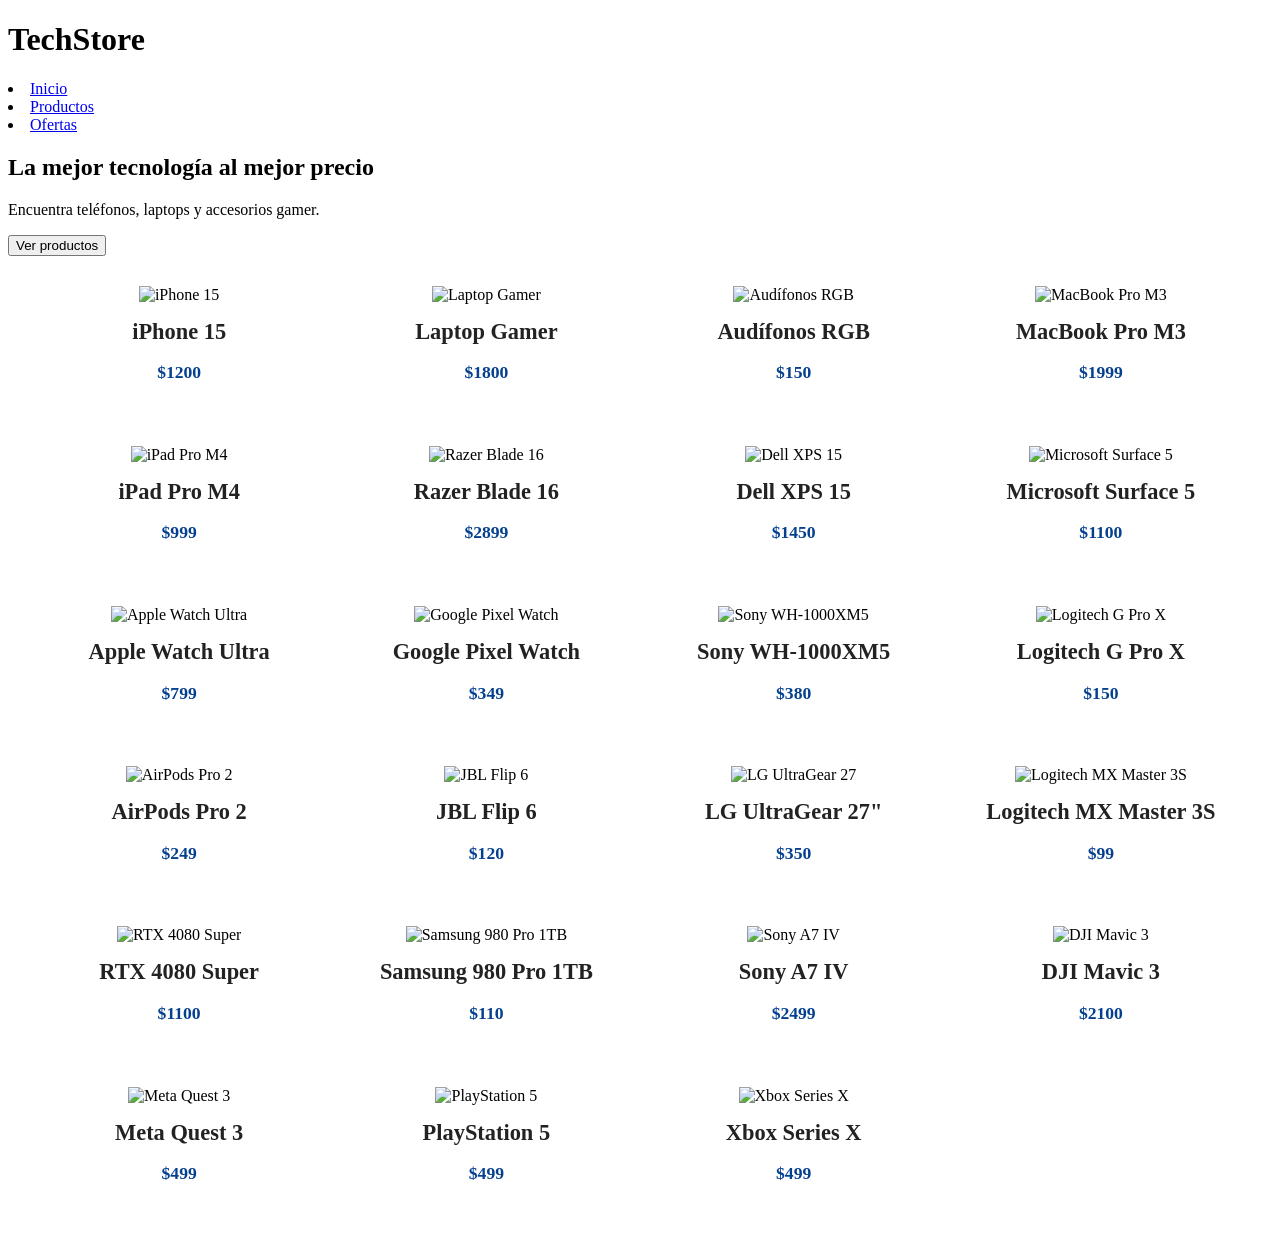
==== html/index.html @ 19df86f0 "Merge branch 'develop' into feature/home" ====
<!doctype html>
<html lang="en">
  <head>
    <meta charset="UTF-8" />
    <meta name="viewport" content="width=device-width, initial-scale=1.0" />
    <title>Document</title>
    <link rel="stylesheet" href="../css/style.css" />
  </head>

  <body>
    <header>
      <div class="Logo">
        <h1>TechStore</h1>
      </div>
      <nav>
        <li><a href="#inicio">Inicio</a></li>
        <li><a href="#Productos">Productos</a></li>
        <li><a href="#Ofertas">Ofertas</a></li>
      </nav>
    </header>

    <main class="main">
      <section class="hero">
        <div class="hero-text">
          <h2>La mejor tecnología al mejor precio</h2>
          <p>Encuentra teléfonos, laptops y accesorios gamer.</p>

          <button>Ver productos</button>
        </div>
      </section>
      <section class="products" id="products"></section>
      <script src="../javaScript/Products.js"></script>
    </main>

    <footer></footer>
  </body>
</html>
---- css/style.css ----
/*stilo en grid para cartas de productos*/
.products {
  display: grid;
  grid-template-columns: repeat(auto-fit, minmax(250px, 1fr));
  gap: 25px;
  padding: 30px;
}

.card {
  background: #ffffff;
  border-radius: 15px;
  overflow: hidden;
  text-align: center;
  padding-bottom: 20px;
}

.card:hover {
  transform: translateY(-8px);
  box-shadow: 0 8px 20px rgba(0,0,0,0.2);
}

.card img {
  width: 100%;
  height: 220px;
  object-fit: cover;
}

.card h3 {
  margin: 15px 0 10px;
  font-size: 1.4rem;
  color: #222;
}

.card p {
  font-size: 1.1rem;
  color: #04408f;
  font-weight: bold;
}
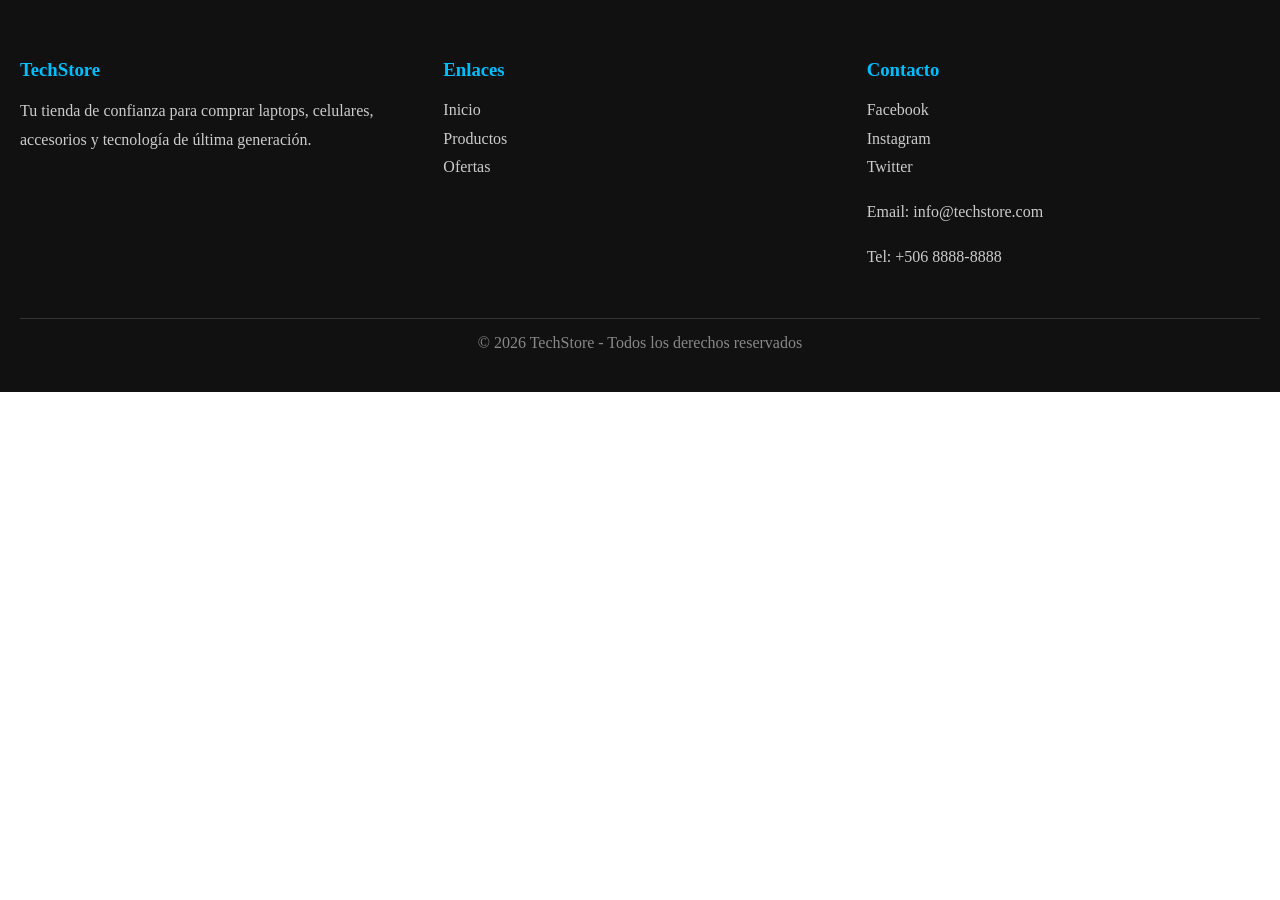
==== commit 2020be24: "footer con todo y responsivo" ====
--- a/html/index.html
+++ b/html/index.html
@@ -1,37 +1,53 @@
-<!doctype html>
+<!DOCTYPE html>
 <html lang="en">
-  <head>
-    <meta charset="UTF-8" />
-    <meta name="viewport" content="width=device-width, initial-scale=1.0" />
+
+<head>
+    <meta charset="UTF-8">
+    <meta name="viewport" content="width=device-width, initial-scale=1.0">
+    <link rel="stylesheet" href="../css/style.css">
     <title>Document</title>
-    <link rel="stylesheet" href="../css/style.css" />
-  </head>
+</head>
 
-  <body>
-    <header>
-      <div class="Logo">
-        <h1>TechStore</h1>
-      </div>
-      <nav>
-        <li><a href="#inicio">Inicio</a></li>
-        <li><a href="#Productos">Productos</a></li>
-        <li><a href="#Ofertas">Ofertas</a></li>
-      </nav>
-    </header>
+<body>
+    <header></header>
 
-    <main class="main">
-      <section class="hero">
-        <div class="hero-text">
-          <h2>La mejor tecnología al mejor precio</h2>
-          <p>Encuentra teléfonos, laptops y accesorios gamer.</p>
 
-          <button>Ver productos</button>
+
+    <footer>
+        <div class="footer-container">
+
+            <!-- Información del sitio -->
+            <div class="footer-section">
+                <h3>TechStore</h3>
+                <p>
+                    Tu tienda de confianza para comprar laptops,
+                    celulares, accesorios y tecnología de última generación.
+                </p>
+            </div>
+
+            <!-- Navegación -->
+            <div class="footer-section">
+                <h3>Enlaces</h3>
+                <a href="#">Inicio</a><br>
+                <a href="#">Productos</a><br>
+                <a href="#">Ofertas</a><br>
+            </div>
+
+            <!-- Redes sociales / Contacto -->
+            <div class="footer-section footer-social-links">
+                <h3>Contacto</h3>
+                <a href="#">Facebook</a>
+                <a href="#">Instagram</a>
+                <a href="#">Twitter</a>
+                <p>Email: info@techstore.com</p>
+                <p>Tel: +506 8888-8888</p>
+            </div>
         </div>
-      </section>
-      <section class="products" id="products"></section>
-      <script src="../javaScript/Products.js"></script>
-    </main>
 
-    <footer></footer>
-  </body>
-</html>
+        <div class="footer-bottom">
+            © 2026 TechStore - Todos los derechos reservados
+        </div>
+    </footer>
+</body>
+
+</html>
--- a/css/style.css
+++ b/css/style.css
@@ -1,42 +1,88 @@
-
-
-
-
-/*stilo en grid para cartas de productos*/
-.products {
-  display: grid;
-  grid-template-columns: repeat(auto-fit, minmax(250px, 1fr));
-  gap: 25px;
-  padding: 30px;
+body {
+    margin: 0;
 }
 
-.card {
-  background: #ffffff;
-  border-radius: 15px;
-  overflow: hidden;
-  text-align: center;
-  padding-bottom: 20px;
+footer {
+    background-color: #111;
+    color: white;
+    padding: 40px 20px;
 }
 
-.card:hover {
-  transform: translateY(-8px);
-  box-shadow: 0 8px 20px rgba(0,0,0,0.2);
+.footer-container {
+    display: flex;
+    justify-content: space-between;
+    flex-wrap: wrap;
+    gap: 30px;
 }
 
-.card img {
-  width: 100%;
-  height: 220px;
-  object-fit: cover;
+.footer-section {
+    flex: 1;
+    min-width: 220px;
 }
 
-.card h3 {
-  margin: 15px 0 10px;
-  font-size: 1.4rem;
-  color: #222;
+.footer-section h3 {
+    margin-bottom: 15px;
+    color: #00bfff;
 }
 
-.card p {
-  font-size: 1.1rem;
-  color: #04408f;
-  font-weight: bold;
+.footer-section p,
+.footer-section a {
+    color: #ccc;
+    text-decoration: none;
+    line-height: 1.8;
+}
+
+.footer-section a:hover {
+    color: white;
+}
+
+.footer-social-links a {
+    display: block;
+}
+
+.footer-bottom {
+    text-align: center;
+    margin-top: 30px;
+    border-top: 1px solid #333;
+    padding-top: 15px;
+    color: #888;
+}
+
+/*Tablet*/
+@media (max-width: 992px) {
+
+    .footer-container {
+        gap: 40px;
+    }
+
+    .footer-section {
+        min-width: 250px;
+    }
+
+}
+
+/*mobile*/
+@media (max-width: 768px) {
+    footer {
+        padding: 30px 20px;
+    }
+
+    .footer-container {
+        flex-direction: column;
+        align-items: flex-start;
+        gap: 25px;
+    }
+
+    .footer-section {
+        width: 100%;
+    }
+
+    .footer-section h3 {
+        margin-bottom: 10px;
+    }
+
+    .footer-bottom {
+        margin-top: 20px;
+        font-size: 14px;
+    }
 }
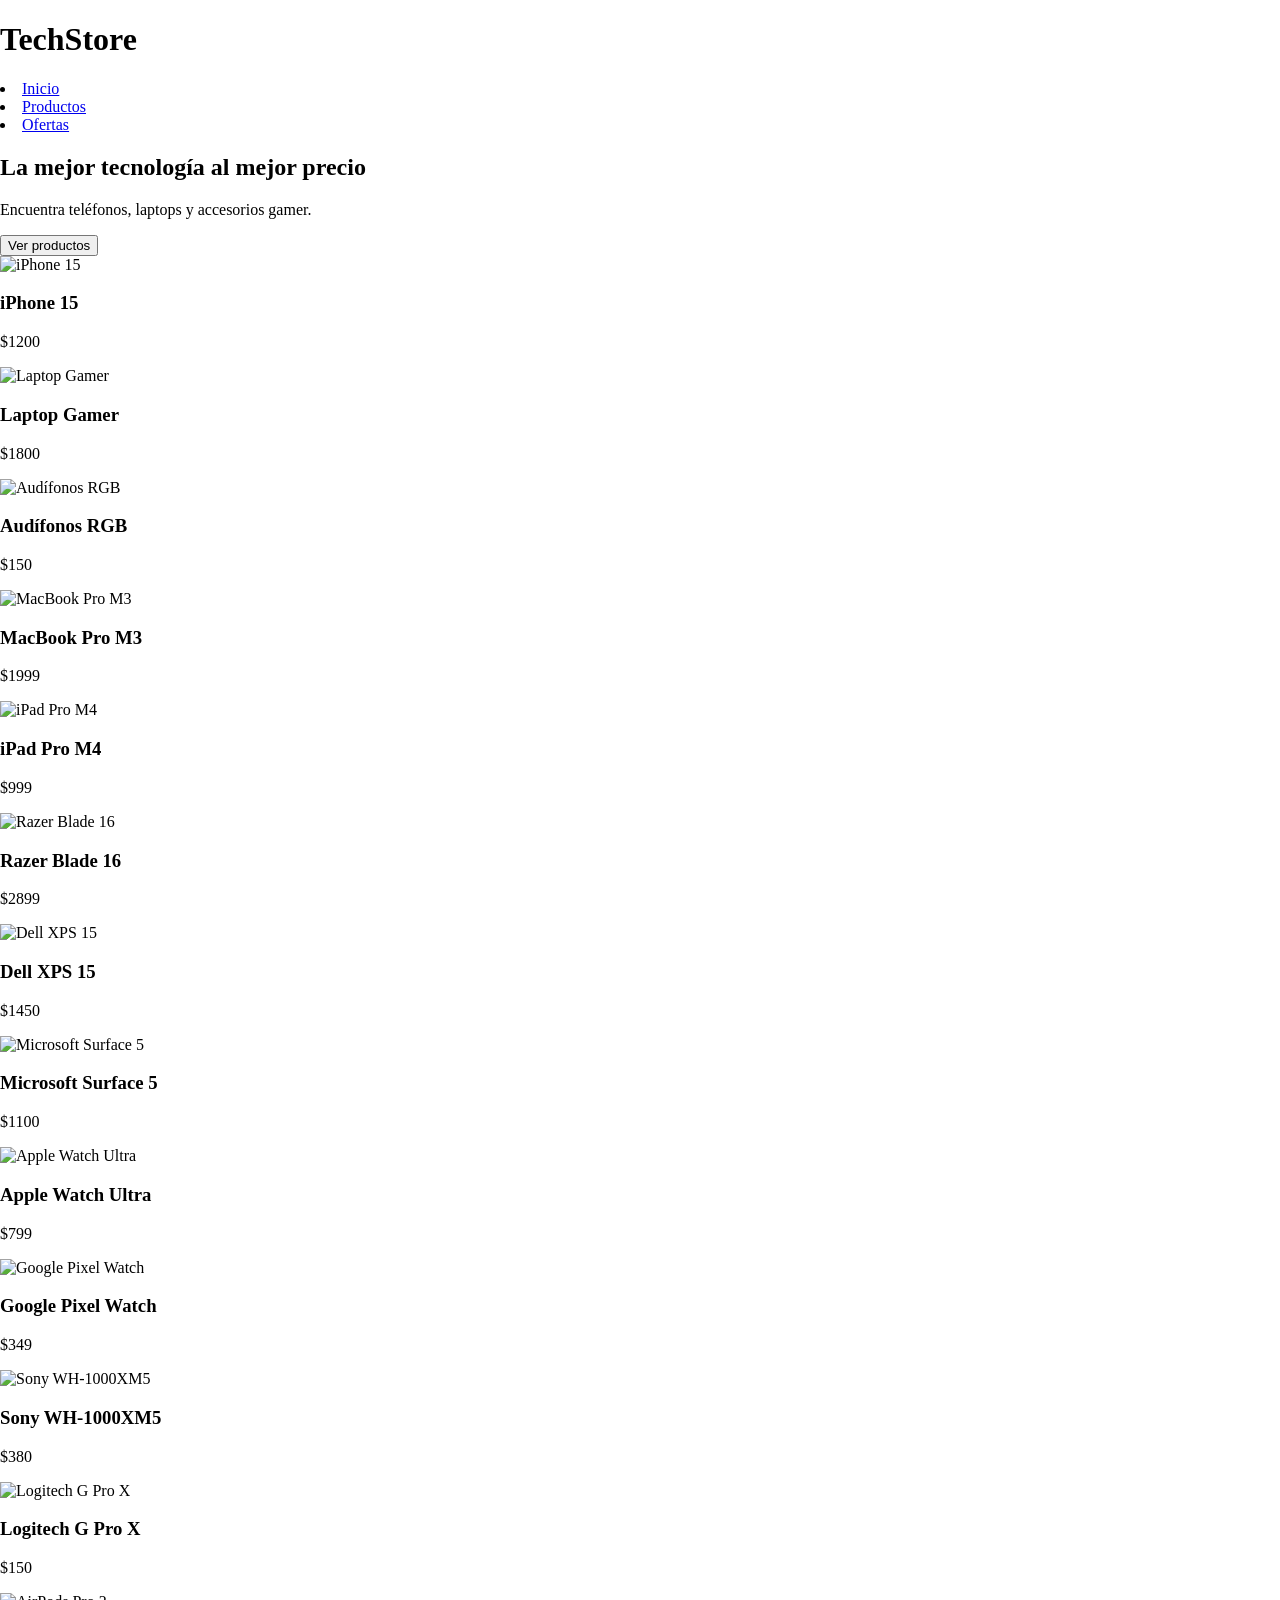
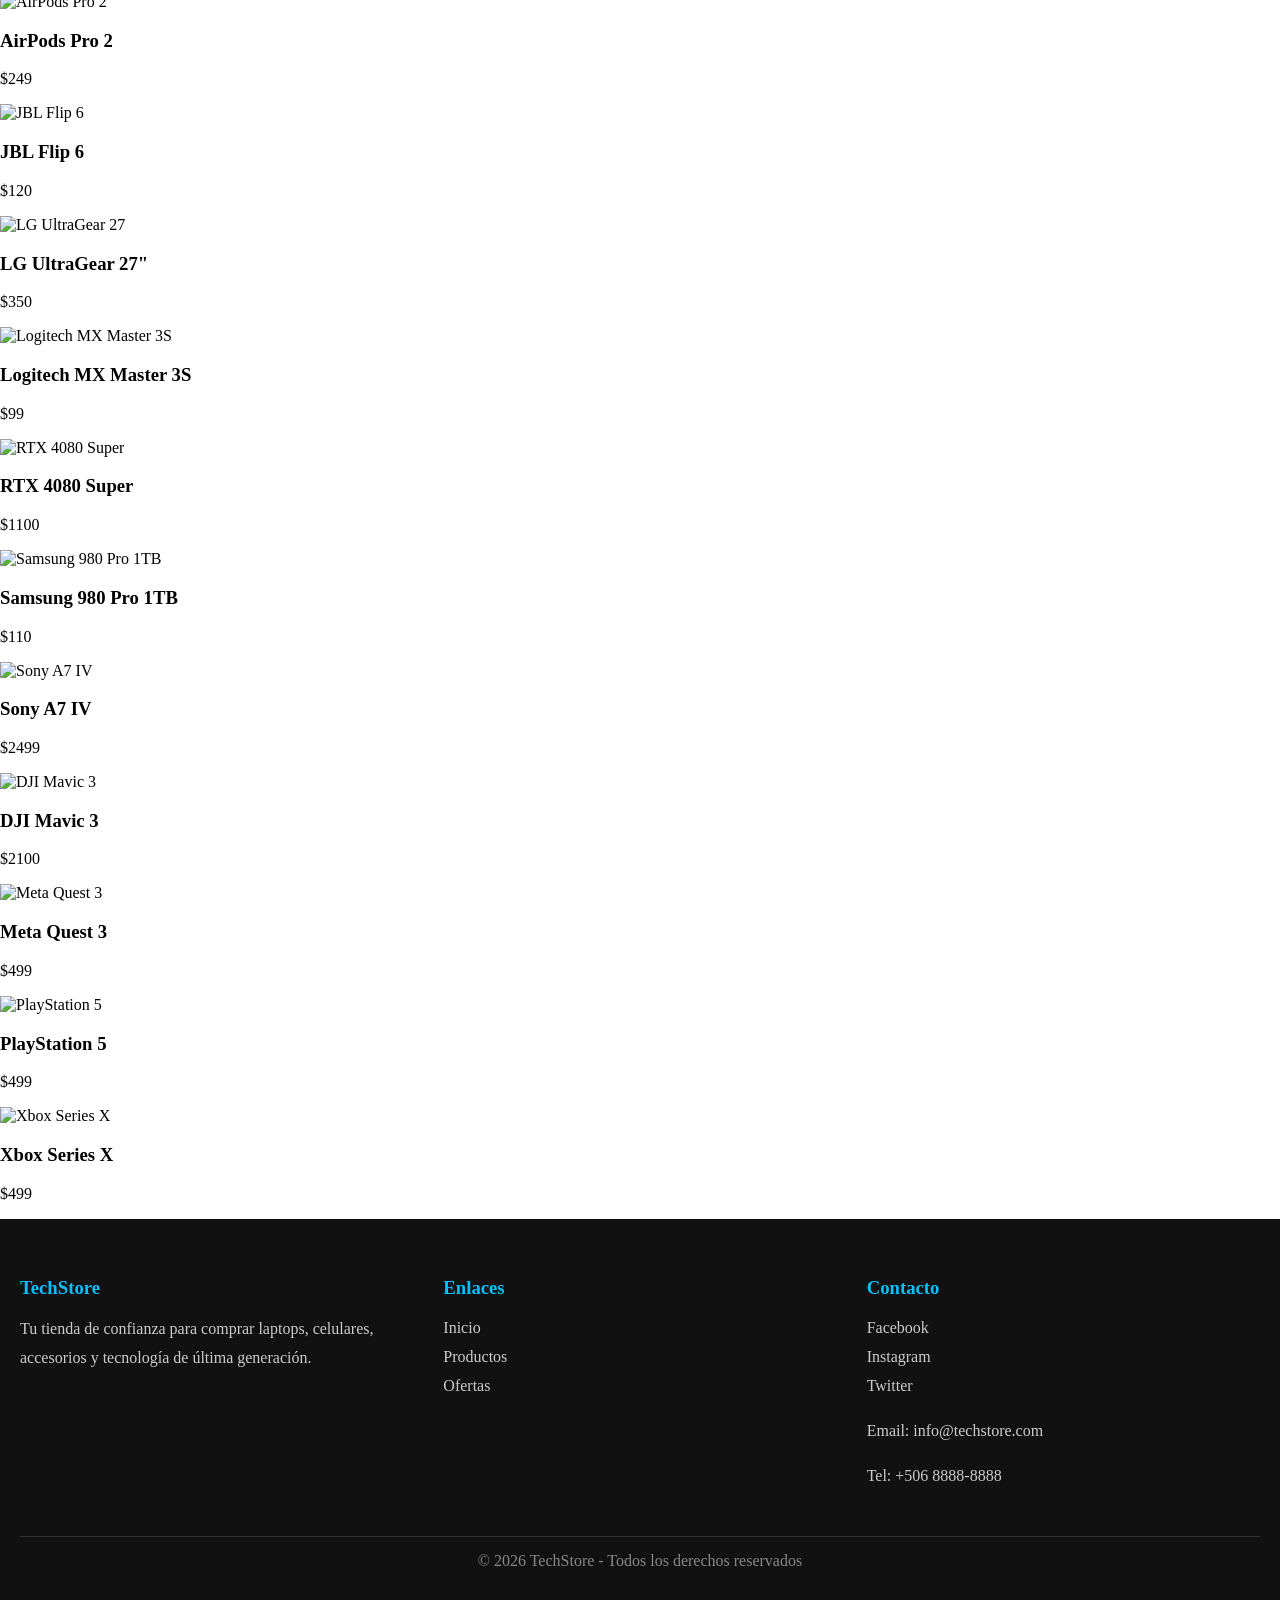
==== commit 150661b9: "Merge branch 'develop' into feature/footer" ====
--- a/html/index.html
+++ b/html/index.html
@@ -1,4 +1,4 @@
-<!DOCTYPE html>
+<!doctype html>
 <html lang="en">
 
 <head>
@@ -6,12 +6,33 @@
     <meta name="viewport" content="width=device-width, initial-scale=1.0">
     <link rel="stylesheet" href="../css/style.css">
     <title>Document</title>
-</head>
+    <link rel="stylesheet" href="../css/style.css" />
+  </head>
 
-<body>
-    <header></header>
+  <body>
+    <header>
+      <div class="Logo">
+        <h1>TechStore</h1>
+      </div>
+      <nav>
+        <li><a href="#inicio">Inicio</a></li>
+        <li><a href="#Productos">Productos</a></li>
+        <li><a href="#Ofertas">Ofertas</a></li>
+      </nav>
+    </header>
 
+    <main class="main">
+      <section class="hero">
+        <div class="hero-text">
+          <h2>La mejor tecnología al mejor precio</h2>
+          <p>Encuentra teléfonos, laptops y accesorios gamer.</p>
 
+          <button>Ver productos</button>
+        </div>
+      </section>
+      <section class="products" id="products"></section>
+      <script src="../javaScript/Products.js"></script>
+    </main>
 
     <footer>
         <div class="footer-container">
@@ -50,4 +71,4 @@
     </footer>
 </body>
 
-</html>+</html>
--- a/css/style.css
+++ b/css/style.css
@@ -85,4 +85,45 @@
         margin-top: 20px;
         font-size: 14px;
     }
+
+
+
+
+/*stilo en grid para cartas de productos*/
+.products {
+  display: grid;
+  grid-template-columns: repeat(auto-fit, minmax(250px, 1fr));
+  gap: 25px;
+  padding: 30px;
+}
+
+.card {
+  background: #ffffff;
+  border-radius: 15px;
+  overflow: hidden;
+  text-align: center;
+  padding-bottom: 20px;
+}
+
+.card:hover {
+  transform: translateY(-8px);
+  box-shadow: 0 8px 20px rgba(0,0,0,0.2);
+}
+
+.card img {
+  width: 100%;
+  height: 220px;
+  object-fit: cover;
+}
+
+.card h3 {
+  margin: 15px 0 10px;
+  font-size: 1.4rem;
+  color: #222;
+}
+
+.card p {
+  font-size: 1.1rem;
+  color: #04408f;
+  font-weight: bold;
 }
--- a/css/style.css
+++ b/css/style.css
@@ -85,4 +85,45 @@
         margin-top: 20px;
         font-size: 14px;
     }
+
+
+
+
+/*stilo en grid para cartas de productos*/
+.products {
+  display: grid;
+  grid-template-columns: repeat(auto-fit, minmax(250px, 1fr));
+  gap: 25px;
+  padding: 30px;
+}
+
+.card {
+  background: #ffffff;
+  border-radius: 15px;
+  overflow: hidden;
+  text-align: center;
+  padding-bottom: 20px;
+}
+
+.card:hover {
+  transform: translateY(-8px);
+  box-shadow: 0 8px 20px rgba(0,0,0,0.2);
+}
+
+.card img {
+  width: 100%;
+  height: 220px;
+  object-fit: cover;
+}
+
+.card h3 {
+  margin: 15px 0 10px;
+  font-size: 1.4rem;
+  color: #222;
+}
+
+.card p {
+  font-size: 1.1rem;
+  color: #04408f;
+  font-weight: bold;
 }
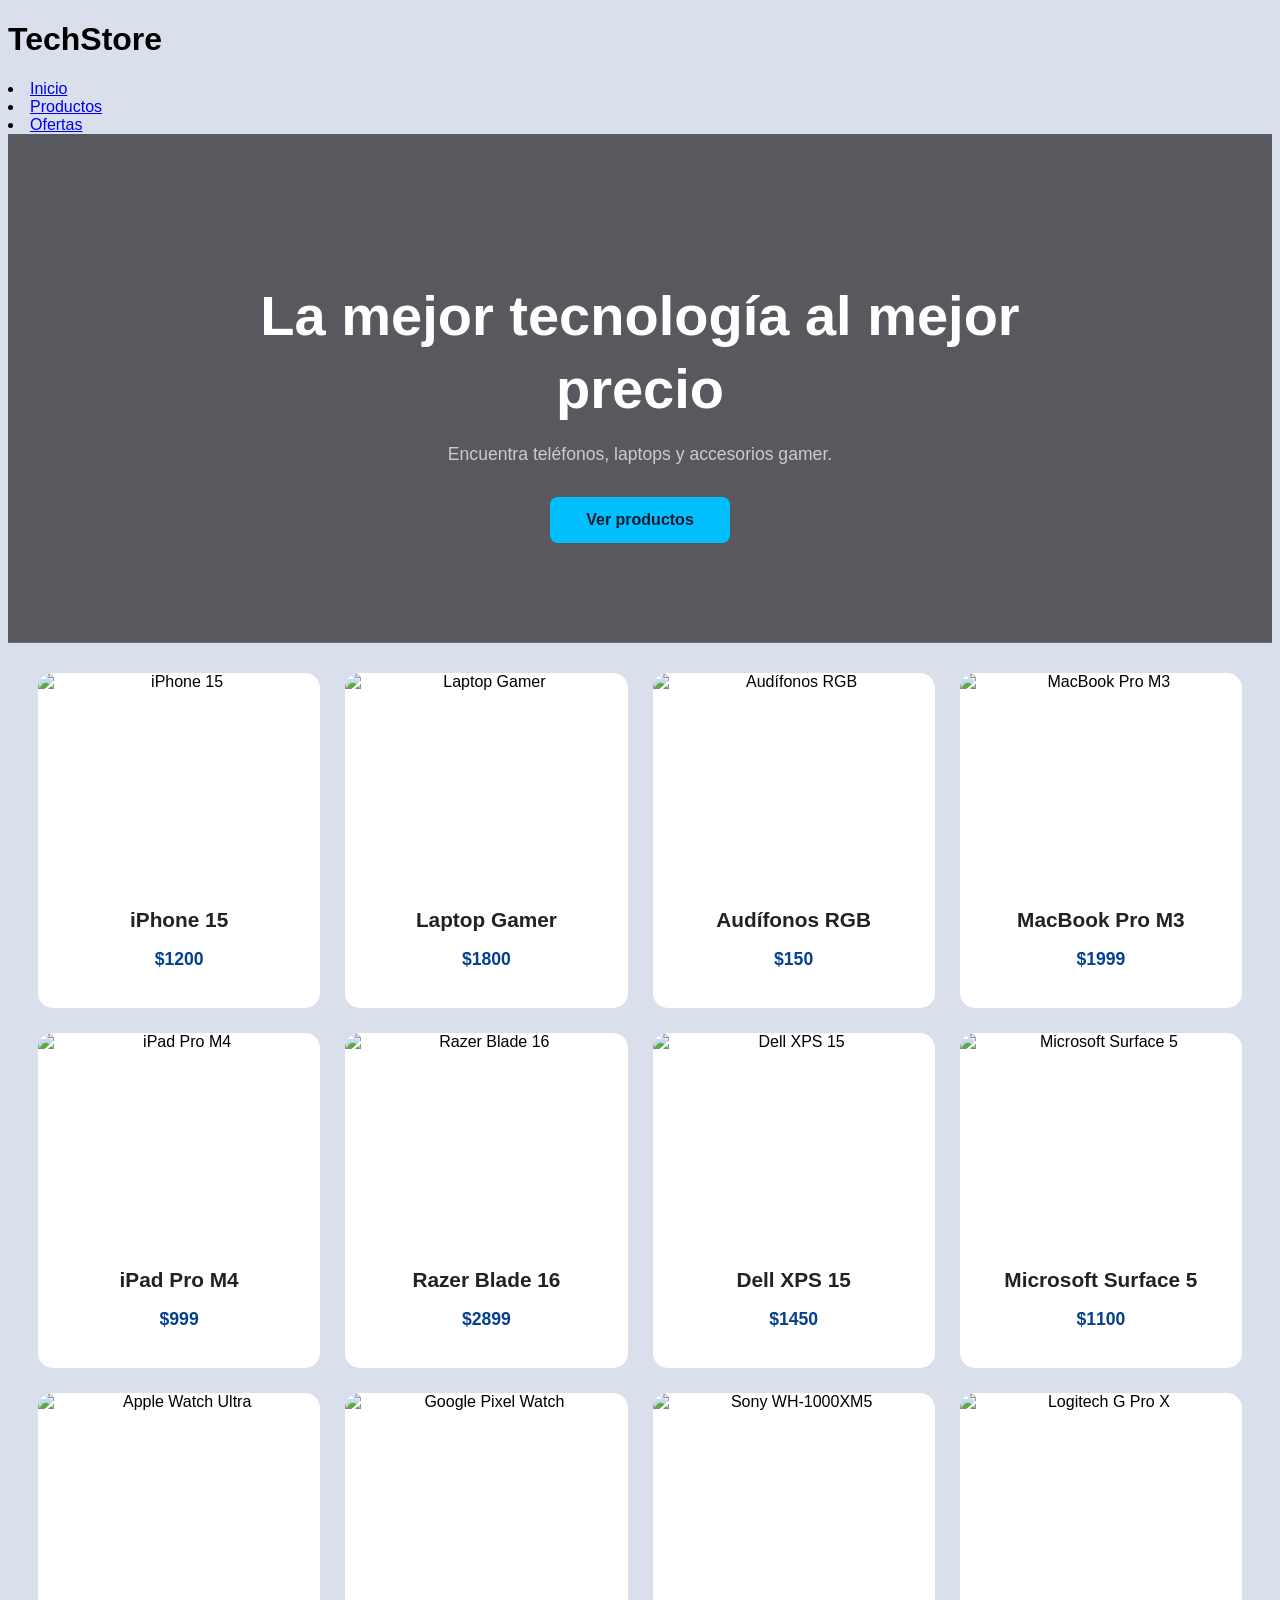
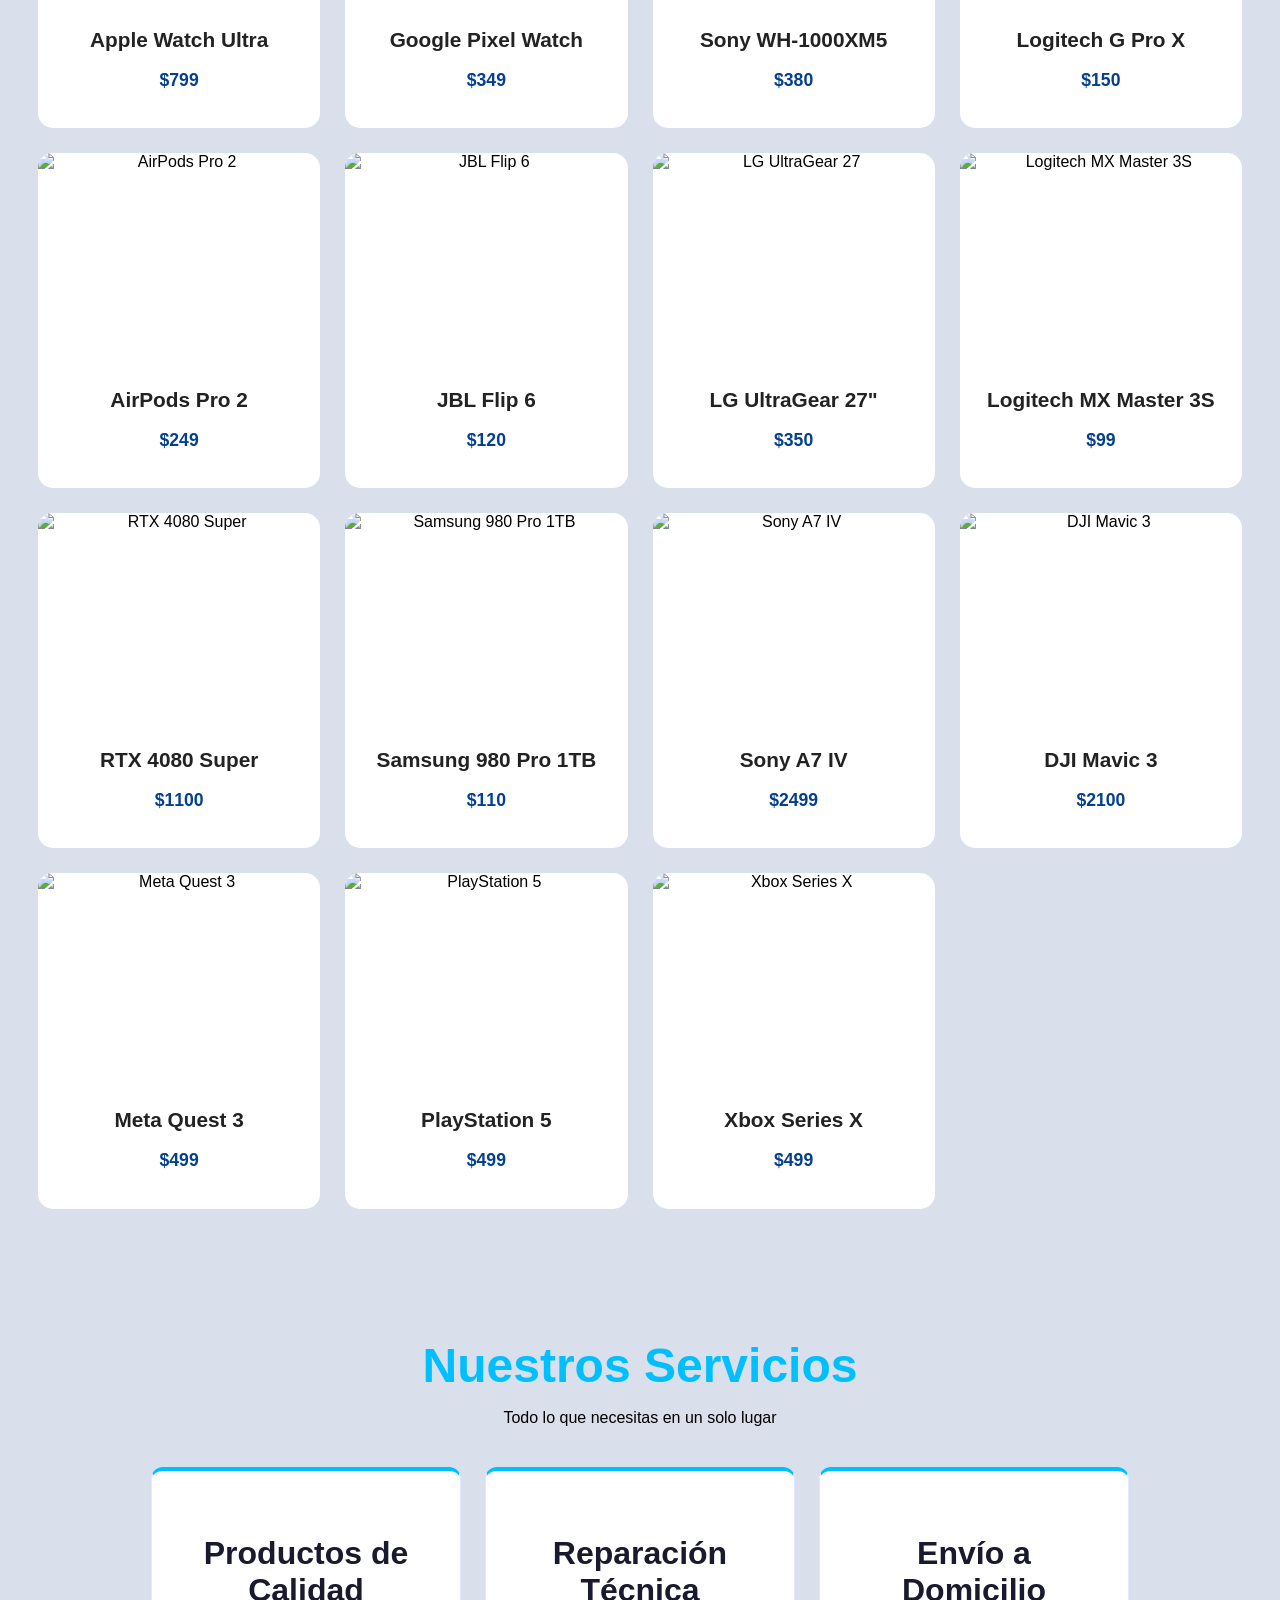
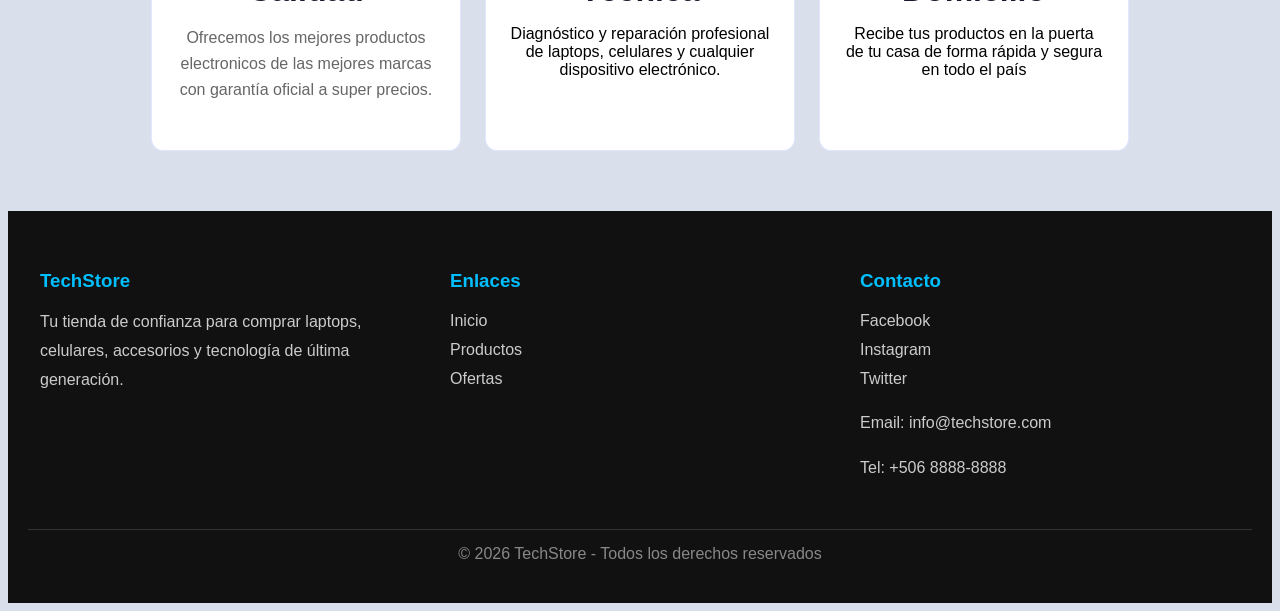
==== commit 012be13c: "agregamos diseño al titulo del home y agregamos una seccion de servicios con flex" ====
--- a/html/index.html
+++ b/html/index.html
@@ -1,10 +1,9 @@
 <!doctype html>
 <html lang="en">
-
-<head>
-    <meta charset="UTF-8">
-    <meta name="viewport" content="width=device-width, initial-scale=1.0">
-    <link rel="stylesheet" href="../css/style.css">
+  <head>
+    <meta charset="UTF-8" />
+    <meta name="viewport" content="width=device-width, initial-scale=1.0" />
+    <link rel="stylesheet" href="../css/style.css" />
     <title>Document</title>
     <link rel="stylesheet" href="../css/style.css" />
   </head>
@@ -26,49 +25,77 @@
         <div class="hero-text">
           <h2>La mejor tecnología al mejor precio</h2>
           <p>Encuentra teléfonos, laptops y accesorios gamer.</p>
-
-          <button>Ver productos</button>
+          <a href="#products" class="hero-btn">Ver productos</a>
         </div>
       </section>
       <section class="products" id="products"></section>
       <script src="../javaScript/Products.js"></script>
+
+      <!-- Seccion de servicios -->
+      <section class="services">
+        <h2 class="services__title">Nuestros Servicios</h2>
+        <p class="services__subtitle">Todo lo que necesitas en un solo lugar</p>
+        <!-- Contenedor padre -->
+        <div class="services__grid">
+          <div class="service-card">
+            <h3 class="service-card__title">Productos de Calidad</h3>
+            <p class="service-card__descripcion">
+              Ofrecemos los mejores productos electronicos de las mejores marcas con garantía oficial a super precios.
+            </p>
+          </div>
+
+          <div class="service-card">
+            <h3 class="service-card__title">Reparación Técnica</h3>
+            <p class="service-card__desc">
+              Diagnóstico y reparación profesional de laptops, celulares y
+              cualquier dispositivo electrónico.
+            </p>
+          </div>
+
+          <div class="service-card">
+            <h3 class="service-card__title">Envío a Domicilio</h3>
+            <p class="service-card__desc">
+              Recibe tus productos en la puerta de tu casa de forma rápida y
+              segura en todo el país
+            </p>
+          </div>
+        </div>
+      </section>
     </main>
 
     <footer>
-        <div class="footer-container">
-
-            <!-- Información del sitio -->
-            <div class="footer-section">
-                <h3>TechStore</h3>
-                <p>
-                    Tu tienda de confianza para comprar laptops,
-                    celulares, accesorios y tecnología de última generación.
-                </p>
-            </div>
-
-            <!-- Navegación -->
-            <div class="footer-section">
-                <h3>Enlaces</h3>
-                <a href="#">Inicio</a><br>
-                <a href="#">Productos</a><br>
-                <a href="#">Ofertas</a><br>
-            </div>
-
-            <!-- Redes sociales / Contacto -->
-            <div class="footer-section footer-social-links">
-                <h3>Contacto</h3>
-                <a href="#">Facebook</a>
-                <a href="#">Instagram</a>
-                <a href="#">Twitter</a>
-                <p>Email: info@techstore.com</p>
-                <p>Tel: +506 8888-8888</p>
-            </div>
+      <div class="footer-container">
+        <!-- Información del sitio -->
+        <div class="footer-section">
+          <h3>TechStore</h3>
+          <p>
+            Tu tienda de confianza para comprar laptops, celulares, accesorios y
+            tecnología de última generación.
+          </p>
         </div>
 
-        <div class="footer-bottom">
-            © 2026 TechStore - Todos los derechos reservados
+        <!-- Navegación -->
+        <div class="footer-section">
+          <h3>Enlaces</h3>
+          <a href="#">Inicio</a><br />
+          <a href="#products">Productos</a><br />
+          <a href="offers.html">Ofertas</a><br />
         </div>
+
+        <!-- Redes sociales / Contacto -->
+        <div class="footer-section footer-social-links">
+          <h3>Contacto</h3>
+          <a href="#">Facebook</a>
+          <a href="#">Instagram</a>
+          <a href="#">Twitter</a>
+          <p>Email: info@techstore.com</p>
+          <p>Tel: +506 8888-8888</p>
+        </div>
+      </div>
+
+      <div class="footer-bottom">
+        © 2026 TechStore - Todos los derechos reservados
+      </div>
     </footer>
-</body>
-
+  </body>
 </html>
--- a/css/style.css
+++ b/css/style.css
@@ -1,95 +1,53 @@
+/* body */
 body {
-    margin: 0;
-}
-
-footer {
-    background-color: #111;
-    color: white;
-    padding: 40px 20px;
-}
-
-.footer-container {
-    display: flex;
-    justify-content: space-between;
-    flex-wrap: wrap;
-    gap: 30px;
-}
-
-.footer-section {
-    flex: 1;
-    min-width: 220px;
-}
-
-.footer-section h3 {
-    margin-bottom: 15px;
-    color: #00bfff;
-}
-
-.footer-section p,
-.footer-section a {
-    color: #ccc;
-    text-decoration: none;
-    line-height: 1.8;
-}
-
-.footer-section a:hover {
-    color: white;
-}
-
-.footer-social-links a {
-    display: block;
-}
-
-.footer-bottom {
-    text-align: center;
-    margin-top: 30px;
-    border-top: 1px solid #333;
-    padding-top: 15px;
-    color: #888;
-}
-
-/*Tablet*/
-@media (max-width: 992px) {
-
-    .footer-container {
-        gap: 40px;
-    }
-
-    .footer-section {
-        min-width: 250px;
-    }
-
-}
-
-/*mobile*/
-@media (max-width: 768px) {
-    footer {
-        padding: 30px 20px;
-    }
-
-    .footer-container {
-        flex-direction: column;
-        align-items: flex-start;
-        gap: 25px;
-    }
-
-    .footer-section {
-        width: 100%;
-    }
-
-    .footer-section h3 {
-        margin-bottom: 10px;
-    }
-
-    .footer-bottom {
-        margin-top: 20px;
-        font-size: 14px;
-    }
-
-
-
-
-/*stilo en grid para cartas de productos*/
+  font-family: Arial, Helvetica, sans-serif;
+  background-color: #d9dfeb;
+}
+
+.hero {
+  padding: 100px 40px;
+  text-align: center;
+  background-image:
+    linear-gradient(rgba(0, 0, 0, 0.6), rgba(0, 0, 0, 0.6)),
+    url("https://images.pexels.com/photos/33384272/pexels-photo-33384272.jpeg");
+  background-size: cover;
+  background-position: center;
+}
+
+.hero-text {
+  max-width: 800px;
+  margin: 0 auto;
+}
+
+.hero-text h2 {
+  font-size: 3.5rem;
+  color: #ffffff;
+  margin-bottom: 16px;
+  line-height: 1.3;
+}
+
+.hero-text p {
+  font-size: 1.1rem;
+  color: #cccccc;
+  margin-bottom: 32px;
+}
+
+.hero-btn {
+  display: inline-block;
+  padding: 14px 36px;
+  background-color: #00bfff;
+  color: #1a1a2e;
+  text-decoration: none;
+  border-radius: 8px;
+  font-size: 1rem;
+  font-weight: 700;
+}
+
+.hero-btn:hover {
+  background-color: #009ecc;
+}
+
+/* lista de productos */
 .products {
   display: grid;
   grid-template-columns: repeat(auto-fit, minmax(250px, 1fr));
@@ -103,22 +61,24 @@
   overflow: hidden;
   text-align: center;
   padding-bottom: 20px;
+  transition: 0.3s ease;
 }
 
 .card:hover {
   transform: translateY(-8px);
-  box-shadow: 0 8px 20px rgba(0,0,0,0.2);
+  box-shadow: 0 8px 20px rgba(0, 0, 0, 0.2);
 }
 
 .card img {
   width: 100%;
   height: 220px;
   object-fit: cover;
+  display: block;
 }
 
 .card h3 {
-  margin: 15px 0 10px;
-  font-size: 1.4rem;
+  margin: 15px 10px 10px;
+  font-size: 1.3rem;
   color: #222;
 }
 
@@ -126,4 +86,192 @@
   font-size: 1.1rem;
   color: #04408f;
   font-weight: bold;
-}+}
+
+/* sericios */
+.services {
+  padding: 60px 40px;
+  text-align: center;
+}
+
+.services__title {
+  font-size: 3rem;
+  margin-bottom: 8px;
+  color: #00bfff;
+}
+
+.services__subtitle {
+  color: #000000;
+  margin-bottom: 40px;
+  font-size: 1rem;
+}
+
+.services__grid {
+  display: flex;
+  flex-wrap: wrap;
+  justify-content: center;
+  align-items: stretch;
+  gap: 24px;
+}
+
+.service-card {
+  flex: 1 1 200px;
+  max-width: 260px;
+  background-color: #ffffff;
+  border: 1px solid #e0e7ff;
+  border-top: 4px solid #00bfff;
+  border-radius: 12px;
+  padding: 32px 24px;
+}
+
+.service-card__title {
+  font-size: 2rem;
+  font-weight: 600;
+  margin-bottom: 10px;
+  color: #1a1a2e;
+}
+
+.service-card__descripcion {
+  font-size: 1rem;
+  color: #666;
+  line-height: 1.6;
+}
+
+/* footer */
+footer {
+  background-color: #111;
+  color: white;
+  padding: 40px 20px;
+}
+
+.footer-container {
+  max-width: 1200px;
+  margin: auto;
+
+  display: flex;
+  justify-content: space-between;
+  flex-wrap: wrap;
+  gap: 30px;
+}
+
+.footer-section {
+  flex: 1;
+  min-width: 220px;
+}
+
+.footer-section h3 {
+  margin-bottom: 15px;
+  color: #00bfff;
+}
+
+.footer-section p,
+.footer-section a {
+  color: #ccc;
+  text-decoration: none;
+  line-height: 1.8;
+}
+
+.footer-section a:hover {
+  color: white;
+}
+
+.footer-social-links a {
+  display: block;
+}
+
+.footer-bottom {
+  text-align: center;
+  margin-top: 30px;
+  border-top: 1px solid #333;
+  padding-top: 15px;
+  color: #888;
+}
+
+/* TABLET */
+@media (max-width: 992px) {
+  .products {
+    grid-template-columns: repeat(auto-fit, minmax(220px, 1fr));
+  }
+
+  .footer-container {
+    gap: 40px;
+  }
+
+  .footer-section {
+    min-width: 250px;
+  }
+
+  .services {
+    padding: 40px 20px;
+  }
+
+  .hero {
+    padding: 70px 30px;
+  }
+
+  .hero-text h2 {
+    font-size: 2.2rem;
+  }
+}
+
+/* MOBILE */
+@media (max-width: 768px) {
+  .products {
+    grid-template-columns: 1fr;
+    padding: 20px;
+    gap: 20px;
+  }
+
+  .card img {
+    height: 250px;
+  }
+
+  .card h3 {
+    font-size: 1.2rem;
+  }
+
+  .card p {
+    font-size: 1rem;
+  }
+
+  footer {
+    padding: 30px 20px;
+  }
+
+  .footer-container {
+    flex-direction: column;
+    align-items: flex-start;
+    gap: 25px;
+  }
+
+  .footer-section {
+    width: 100%;
+  }
+
+  .footer-section h3 {
+    margin-bottom: 10px;
+  }
+
+  .footer-bottom {
+    margin-top: 20px;
+    font-size: 14px;
+  }
+
+  .services__grid {
+    flex-direction: column;
+    align-items: center;
+  }
+
+  .service-card {
+    flex-basis: 100%;
+    max-width: 100%;
+  }
+
+  .hero {
+    padding: 60px 20px;
+  }
+
+  .hero-text h2 {
+    font-size: 1.8rem;
+  }
+}
--- a/css/style.css
+++ b/css/style.css
@@ -1,95 +1,53 @@
+/* body */
 body {
-    margin: 0;
-}
-
-footer {
-    background-color: #111;
-    color: white;
-    padding: 40px 20px;
-}
-
-.footer-container {
-    display: flex;
-    justify-content: space-between;
-    flex-wrap: wrap;
-    gap: 30px;
-}
-
-.footer-section {
-    flex: 1;
-    min-width: 220px;
-}
-
-.footer-section h3 {
-    margin-bottom: 15px;
-    color: #00bfff;
-}
-
-.footer-section p,
-.footer-section a {
-    color: #ccc;
-    text-decoration: none;
-    line-height: 1.8;
-}
-
-.footer-section a:hover {
-    color: white;
-}
-
-.footer-social-links a {
-    display: block;
-}
-
-.footer-bottom {
-    text-align: center;
-    margin-top: 30px;
-    border-top: 1px solid #333;
-    padding-top: 15px;
-    color: #888;
-}
-
-/*Tablet*/
-@media (max-width: 992px) {
-
-    .footer-container {
-        gap: 40px;
-    }
-
-    .footer-section {
-        min-width: 250px;
-    }
-
-}
-
-/*mobile*/
-@media (max-width: 768px) {
-    footer {
-        padding: 30px 20px;
-    }
-
-    .footer-container {
-        flex-direction: column;
-        align-items: flex-start;
-        gap: 25px;
-    }
-
-    .footer-section {
-        width: 100%;
-    }
-
-    .footer-section h3 {
-        margin-bottom: 10px;
-    }
-
-    .footer-bottom {
-        margin-top: 20px;
-        font-size: 14px;
-    }
-
-
-
-
-/*stilo en grid para cartas de productos*/
+  font-family: Arial, Helvetica, sans-serif;
+  background-color: #d9dfeb;
+}
+
+.hero {
+  padding: 100px 40px;
+  text-align: center;
+  background-image:
+    linear-gradient(rgba(0, 0, 0, 0.6), rgba(0, 0, 0, 0.6)),
+    url("https://images.pexels.com/photos/33384272/pexels-photo-33384272.jpeg");
+  background-size: cover;
+  background-position: center;
+}
+
+.hero-text {
+  max-width: 800px;
+  margin: 0 auto;
+}
+
+.hero-text h2 {
+  font-size: 3.5rem;
+  color: #ffffff;
+  margin-bottom: 16px;
+  line-height: 1.3;
+}
+
+.hero-text p {
+  font-size: 1.1rem;
+  color: #cccccc;
+  margin-bottom: 32px;
+}
+
+.hero-btn {
+  display: inline-block;
+  padding: 14px 36px;
+  background-color: #00bfff;
+  color: #1a1a2e;
+  text-decoration: none;
+  border-radius: 8px;
+  font-size: 1rem;
+  font-weight: 700;
+}
+
+.hero-btn:hover {
+  background-color: #009ecc;
+}
+
+/* lista de productos */
 .products {
   display: grid;
   grid-template-columns: repeat(auto-fit, minmax(250px, 1fr));
@@ -103,22 +61,24 @@
   overflow: hidden;
   text-align: center;
   padding-bottom: 20px;
+  transition: 0.3s ease;
 }
 
 .card:hover {
   transform: translateY(-8px);
-  box-shadow: 0 8px 20px rgba(0,0,0,0.2);
+  box-shadow: 0 8px 20px rgba(0, 0, 0, 0.2);
 }
 
 .card img {
   width: 100%;
   height: 220px;
   object-fit: cover;
+  display: block;
 }
 
 .card h3 {
-  margin: 15px 0 10px;
-  font-size: 1.4rem;
+  margin: 15px 10px 10px;
+  font-size: 1.3rem;
   color: #222;
 }
 
@@ -126,4 +86,192 @@
   font-size: 1.1rem;
   color: #04408f;
   font-weight: bold;
-}+}
+
+/* sericios */
+.services {
+  padding: 60px 40px;
+  text-align: center;
+}
+
+.services__title {
+  font-size: 3rem;
+  margin-bottom: 8px;
+  color: #00bfff;
+}
+
+.services__subtitle {
+  color: #000000;
+  margin-bottom: 40px;
+  font-size: 1rem;
+}
+
+.services__grid {
+  display: flex;
+  flex-wrap: wrap;
+  justify-content: center;
+  align-items: stretch;
+  gap: 24px;
+}
+
+.service-card {
+  flex: 1 1 200px;
+  max-width: 260px;
+  background-color: #ffffff;
+  border: 1px solid #e0e7ff;
+  border-top: 4px solid #00bfff;
+  border-radius: 12px;
+  padding: 32px 24px;
+}
+
+.service-card__title {
+  font-size: 2rem;
+  font-weight: 600;
+  margin-bottom: 10px;
+  color: #1a1a2e;
+}
+
+.service-card__descripcion {
+  font-size: 1rem;
+  color: #666;
+  line-height: 1.6;
+}
+
+/* footer */
+footer {
+  background-color: #111;
+  color: white;
+  padding: 40px 20px;
+}
+
+.footer-container {
+  max-width: 1200px;
+  margin: auto;
+
+  display: flex;
+  justify-content: space-between;
+  flex-wrap: wrap;
+  gap: 30px;
+}
+
+.footer-section {
+  flex: 1;
+  min-width: 220px;
+}
+
+.footer-section h3 {
+  margin-bottom: 15px;
+  color: #00bfff;
+}
+
+.footer-section p,
+.footer-section a {
+  color: #ccc;
+  text-decoration: none;
+  line-height: 1.8;
+}
+
+.footer-section a:hover {
+  color: white;
+}
+
+.footer-social-links a {
+  display: block;
+}
+
+.footer-bottom {
+  text-align: center;
+  margin-top: 30px;
+  border-top: 1px solid #333;
+  padding-top: 15px;
+  color: #888;
+}
+
+/* TABLET */
+@media (max-width: 992px) {
+  .products {
+    grid-template-columns: repeat(auto-fit, minmax(220px, 1fr));
+  }
+
+  .footer-container {
+    gap: 40px;
+  }
+
+  .footer-section {
+    min-width: 250px;
+  }
+
+  .services {
+    padding: 40px 20px;
+  }
+
+  .hero {
+    padding: 70px 30px;
+  }
+
+  .hero-text h2 {
+    font-size: 2.2rem;
+  }
+}
+
+/* MOBILE */
+@media (max-width: 768px) {
+  .products {
+    grid-template-columns: 1fr;
+    padding: 20px;
+    gap: 20px;
+  }
+
+  .card img {
+    height: 250px;
+  }
+
+  .card h3 {
+    font-size: 1.2rem;
+  }
+
+  .card p {
+    font-size: 1rem;
+  }
+
+  footer {
+    padding: 30px 20px;
+  }
+
+  .footer-container {
+    flex-direction: column;
+    align-items: flex-start;
+    gap: 25px;
+  }
+
+  .footer-section {
+    width: 100%;
+  }
+
+  .footer-section h3 {
+    margin-bottom: 10px;
+  }
+
+  .footer-bottom {
+    margin-top: 20px;
+    font-size: 14px;
+  }
+
+  .services__grid {
+    flex-direction: column;
+    align-items: center;
+  }
+
+  .service-card {
+    flex-basis: 100%;
+    max-width: 100%;
+  }
+
+  .hero {
+    padding: 60px 20px;
+  }
+
+  .hero-text h2 {
+    font-size: 1.8rem;
+  }
+}
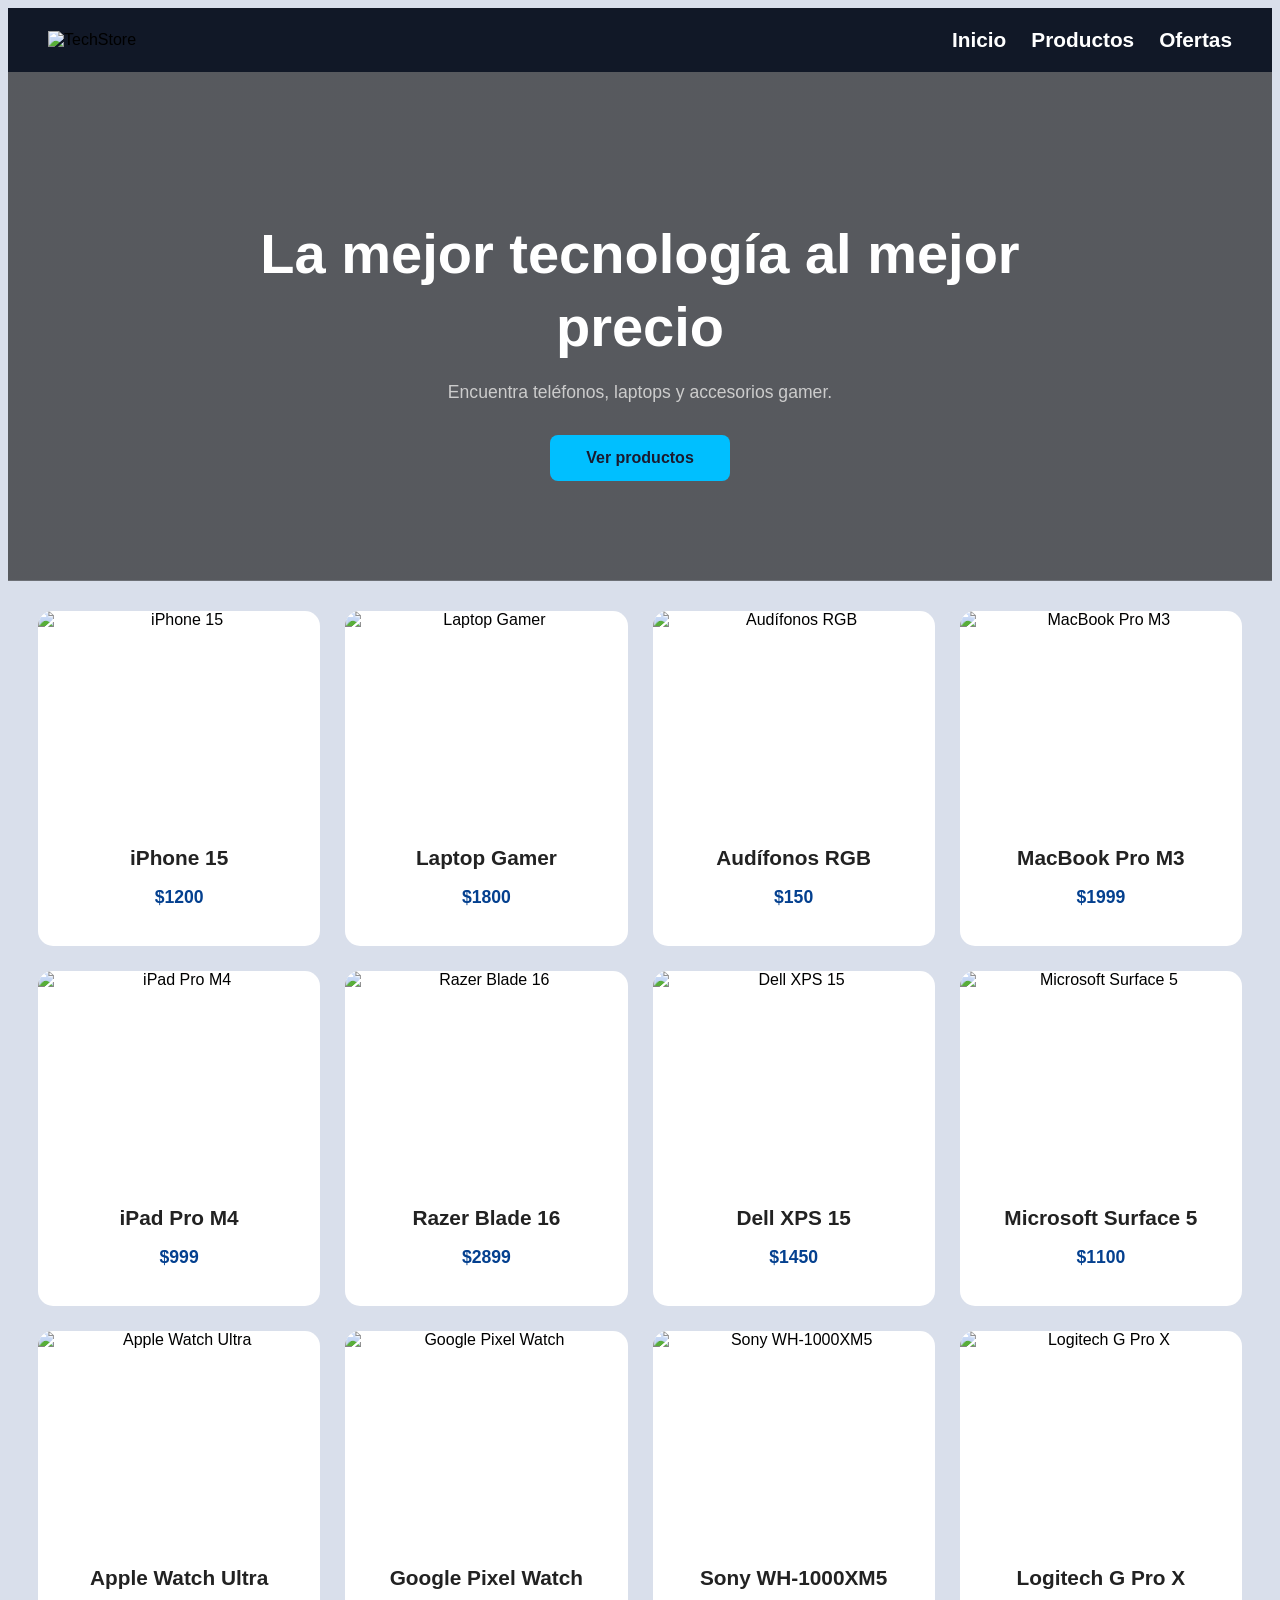
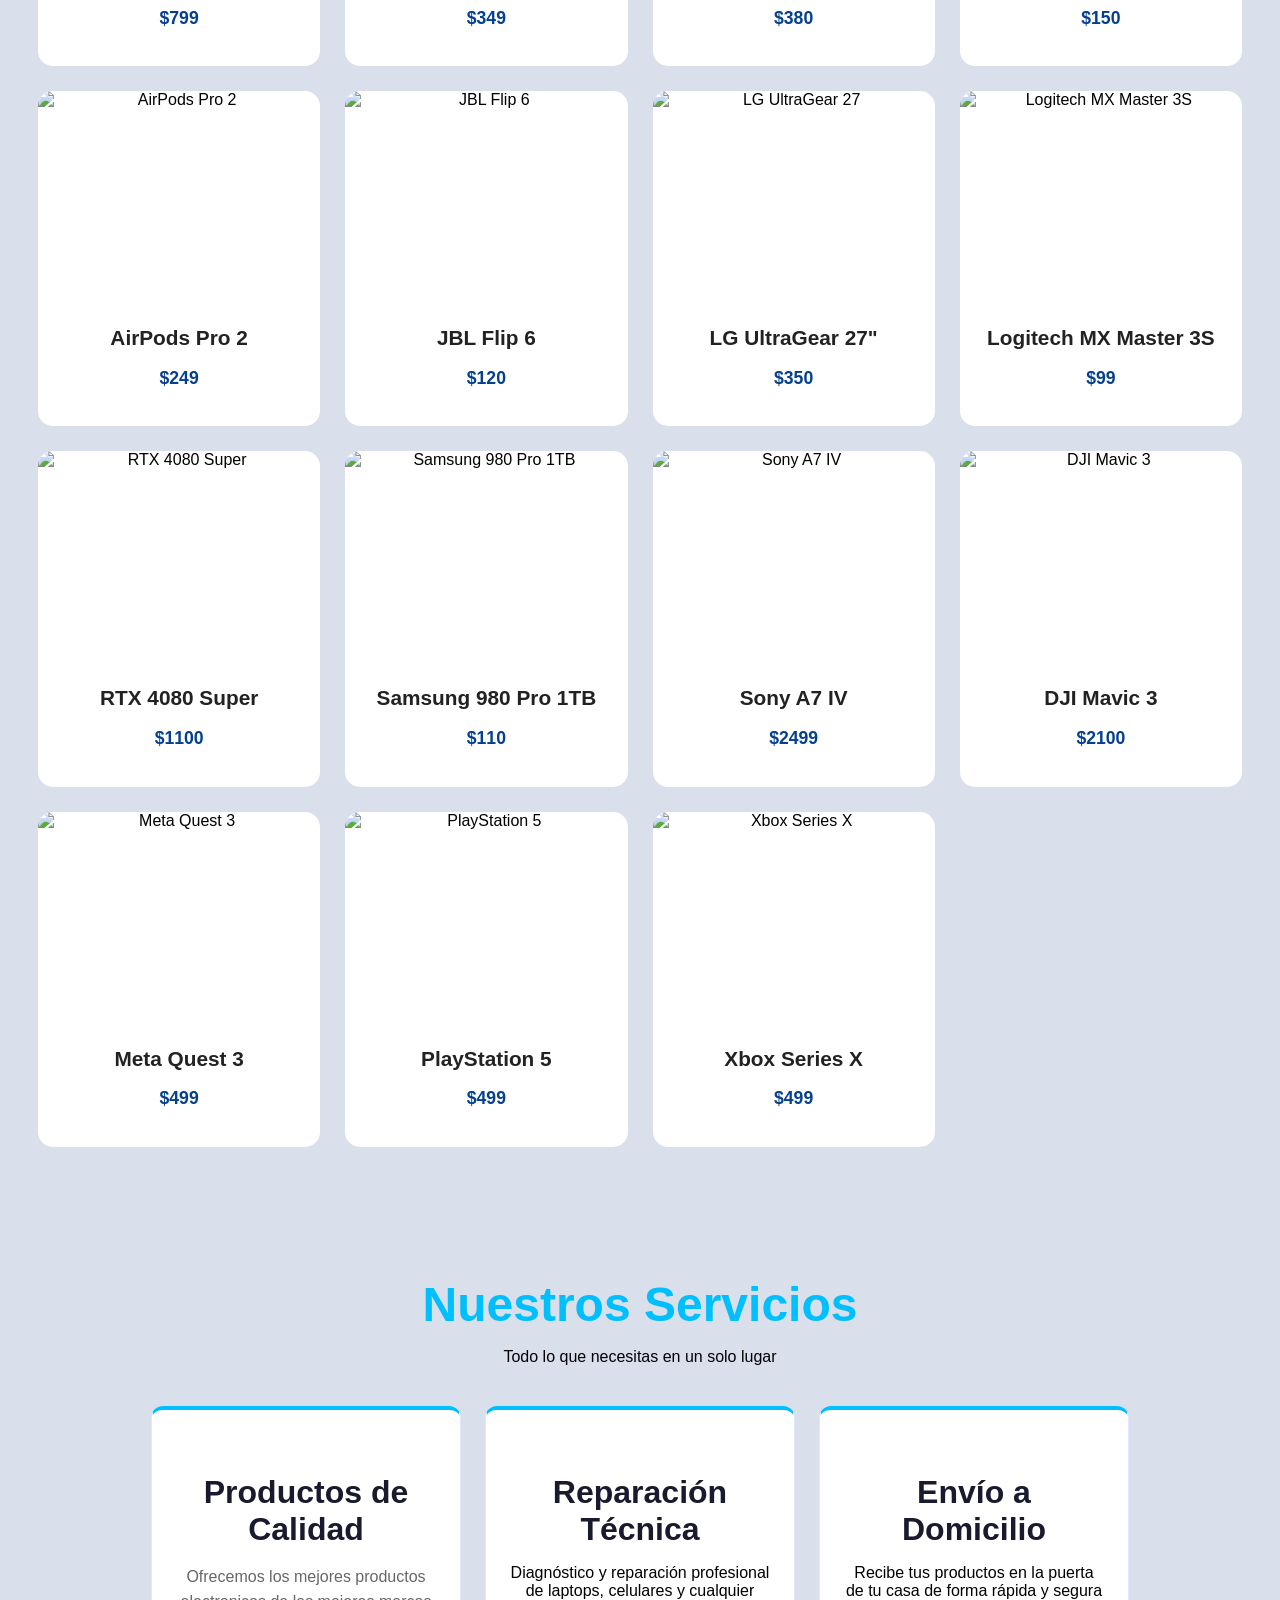
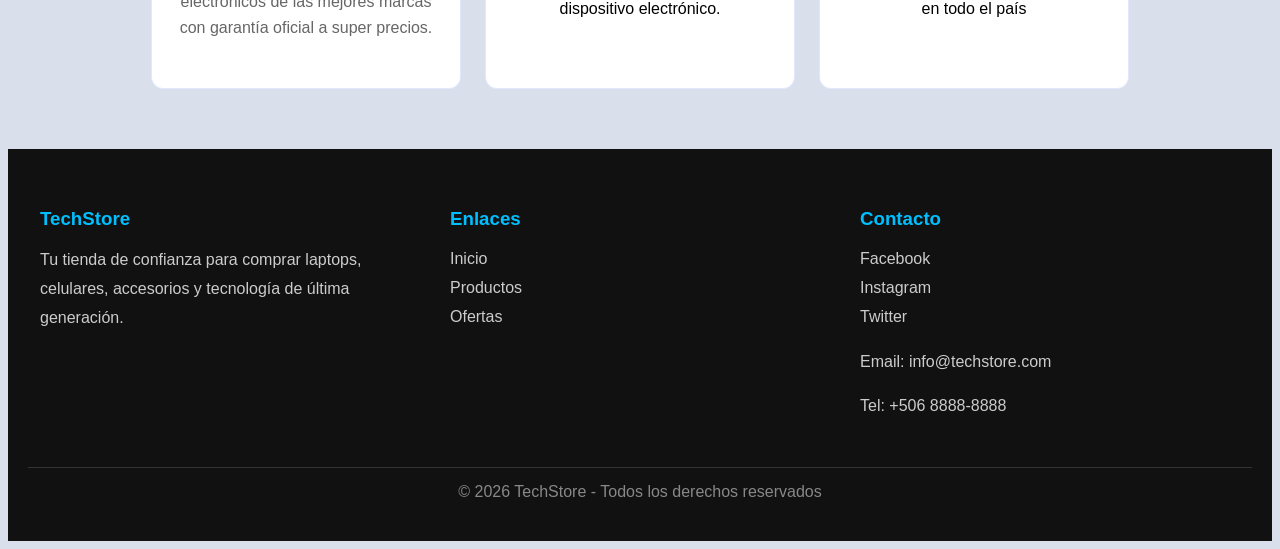
==== commit 1b8a2a88: "Flex box en el header + logo" ====
--- a/html/index.html
+++ b/html/index.html
@@ -11,11 +11,11 @@
   <body>
     <header>
       <div class="Logo">
-        <h1>TechStore</h1>
+        <img src="https://tech-store.tn/wp-content/uploads/2022/12/logo-techstore-05-1024x266.png" alt="TechStore">
       </div>
       <nav>
         <li><a href="#inicio">Inicio</a></li>
-        <li><a href="#Productos">Productos</a></li>
+        <li><a href="#products">Productos</a></li>
         <li><a href="#Ofertas">Ofertas</a></li>
       </nav>
     </header>
--- a/css/style.css
+++ b/css/style.css
@@ -3,6 +3,51 @@
   font-family: Arial, Helvetica, sans-serif;
   background-color: #d9dfeb;
 }
+
+
+
+/* header */
+header {
+  display: flex;
+  justify-content: space-between;
+  align-items: center;
+  padding: 20px 40px;
+  background-color: #111827;
+  
+}
+
+.Logo {
+  display: flex;
+  align-items: center;
+}
+
+.Logo img {
+  width: 220px;
+  height: auto;
+  object-fit: contain;
+}
+
+nav {
+  display: flex;
+  align-items: center;
+  gap: 25px;
+}
+
+nav li {
+  list-style: none;
+}
+
+nav a {
+  text-decoration: none;
+  color: white;
+  font-size: 1.3rem;
+  font-weight: 600;
+}
+
+nav a:hover {
+  color: #00bfff;
+}
+
 
 .hero {
   padding: 100px 40px;
@@ -47,6 +92,8 @@
   background-color: #009ecc;
 }
 
+
+
 /* lista de productos */
 .products {
   display: grid;
@@ -212,6 +259,19 @@
   .hero-text h2 {
     font-size: 2.2rem;
   }
+
+   header {
+    flex-direction: column;
+    gap: 30px;
+    padding: 20px;
+  }
+
+  nav {
+    flex-wrap: wrap;
+    justify-content: center;
+    gap: 20px;
+  }
+
 }
 
 /* MOBILE */
@@ -274,4 +334,17 @@
   .hero-text h2 {
     font-size: 1.8rem;
   }
-}
+
+   header {
+    flex-direction: column;
+    gap: 15px;
+    padding: 20px;
+  }
+
+  nav {
+    flex-wrap: wrap;
+    justify-content: center;
+    gap: 15px;
+  }
+}
+
--- a/css/style.css
+++ b/css/style.css
@@ -3,6 +3,51 @@
   font-family: Arial, Helvetica, sans-serif;
   background-color: #d9dfeb;
 }
+
+
+
+/* header */
+header {
+  display: flex;
+  justify-content: space-between;
+  align-items: center;
+  padding: 20px 40px;
+  background-color: #111827;
+  
+}
+
+.Logo {
+  display: flex;
+  align-items: center;
+}
+
+.Logo img {
+  width: 220px;
+  height: auto;
+  object-fit: contain;
+}
+
+nav {
+  display: flex;
+  align-items: center;
+  gap: 25px;
+}
+
+nav li {
+  list-style: none;
+}
+
+nav a {
+  text-decoration: none;
+  color: white;
+  font-size: 1.3rem;
+  font-weight: 600;
+}
+
+nav a:hover {
+  color: #00bfff;
+}
+
 
 .hero {
   padding: 100px 40px;
@@ -47,6 +92,8 @@
   background-color: #009ecc;
 }
 
+
+
 /* lista de productos */
 .products {
   display: grid;
@@ -212,6 +259,19 @@
   .hero-text h2 {
     font-size: 2.2rem;
   }
+
+   header {
+    flex-direction: column;
+    gap: 30px;
+    padding: 20px;
+  }
+
+  nav {
+    flex-wrap: wrap;
+    justify-content: center;
+    gap: 20px;
+  }
+
 }
 
 /* MOBILE */
@@ -274,4 +334,17 @@
   .hero-text h2 {
     font-size: 1.8rem;
   }
-}
+
+   header {
+    flex-direction: column;
+    gap: 15px;
+    padding: 20px;
+  }
+
+  nav {
+    flex-wrap: wrap;
+    justify-content: center;
+    gap: 15px;
+  }
+}
+
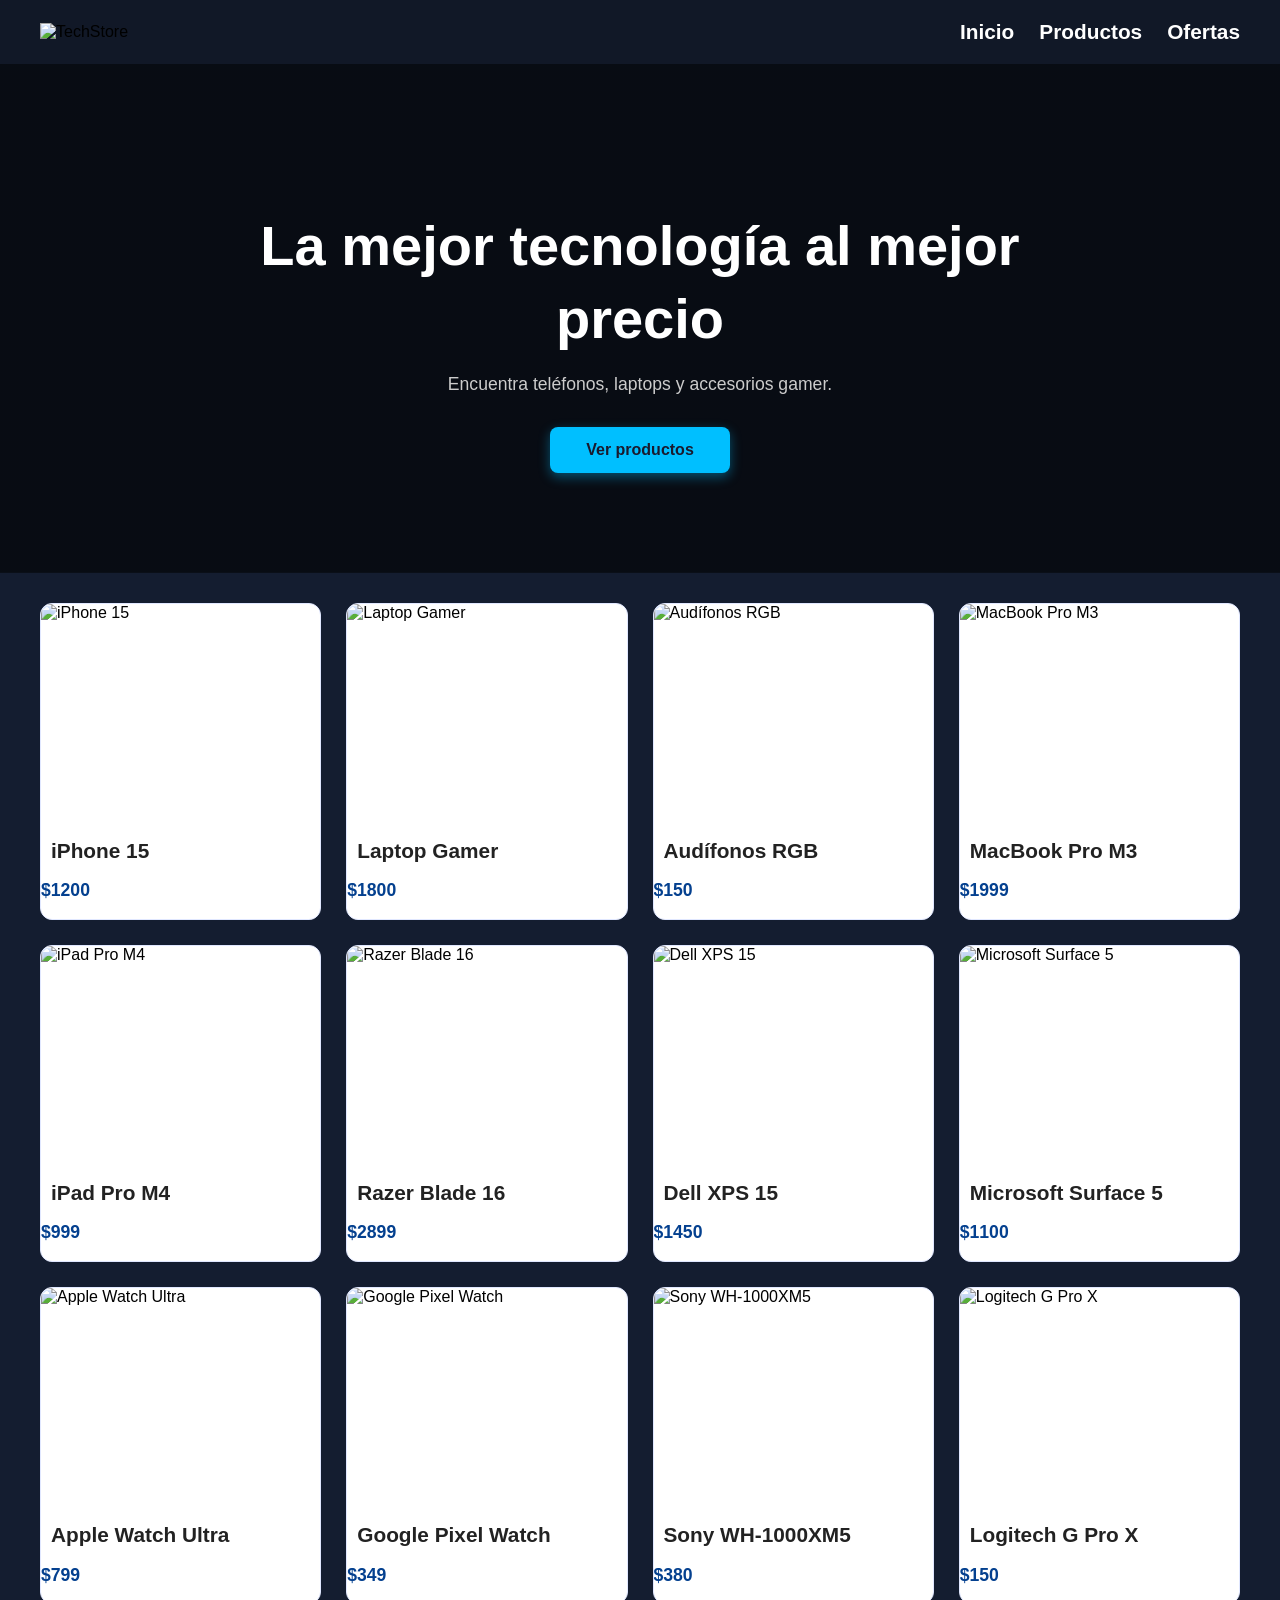
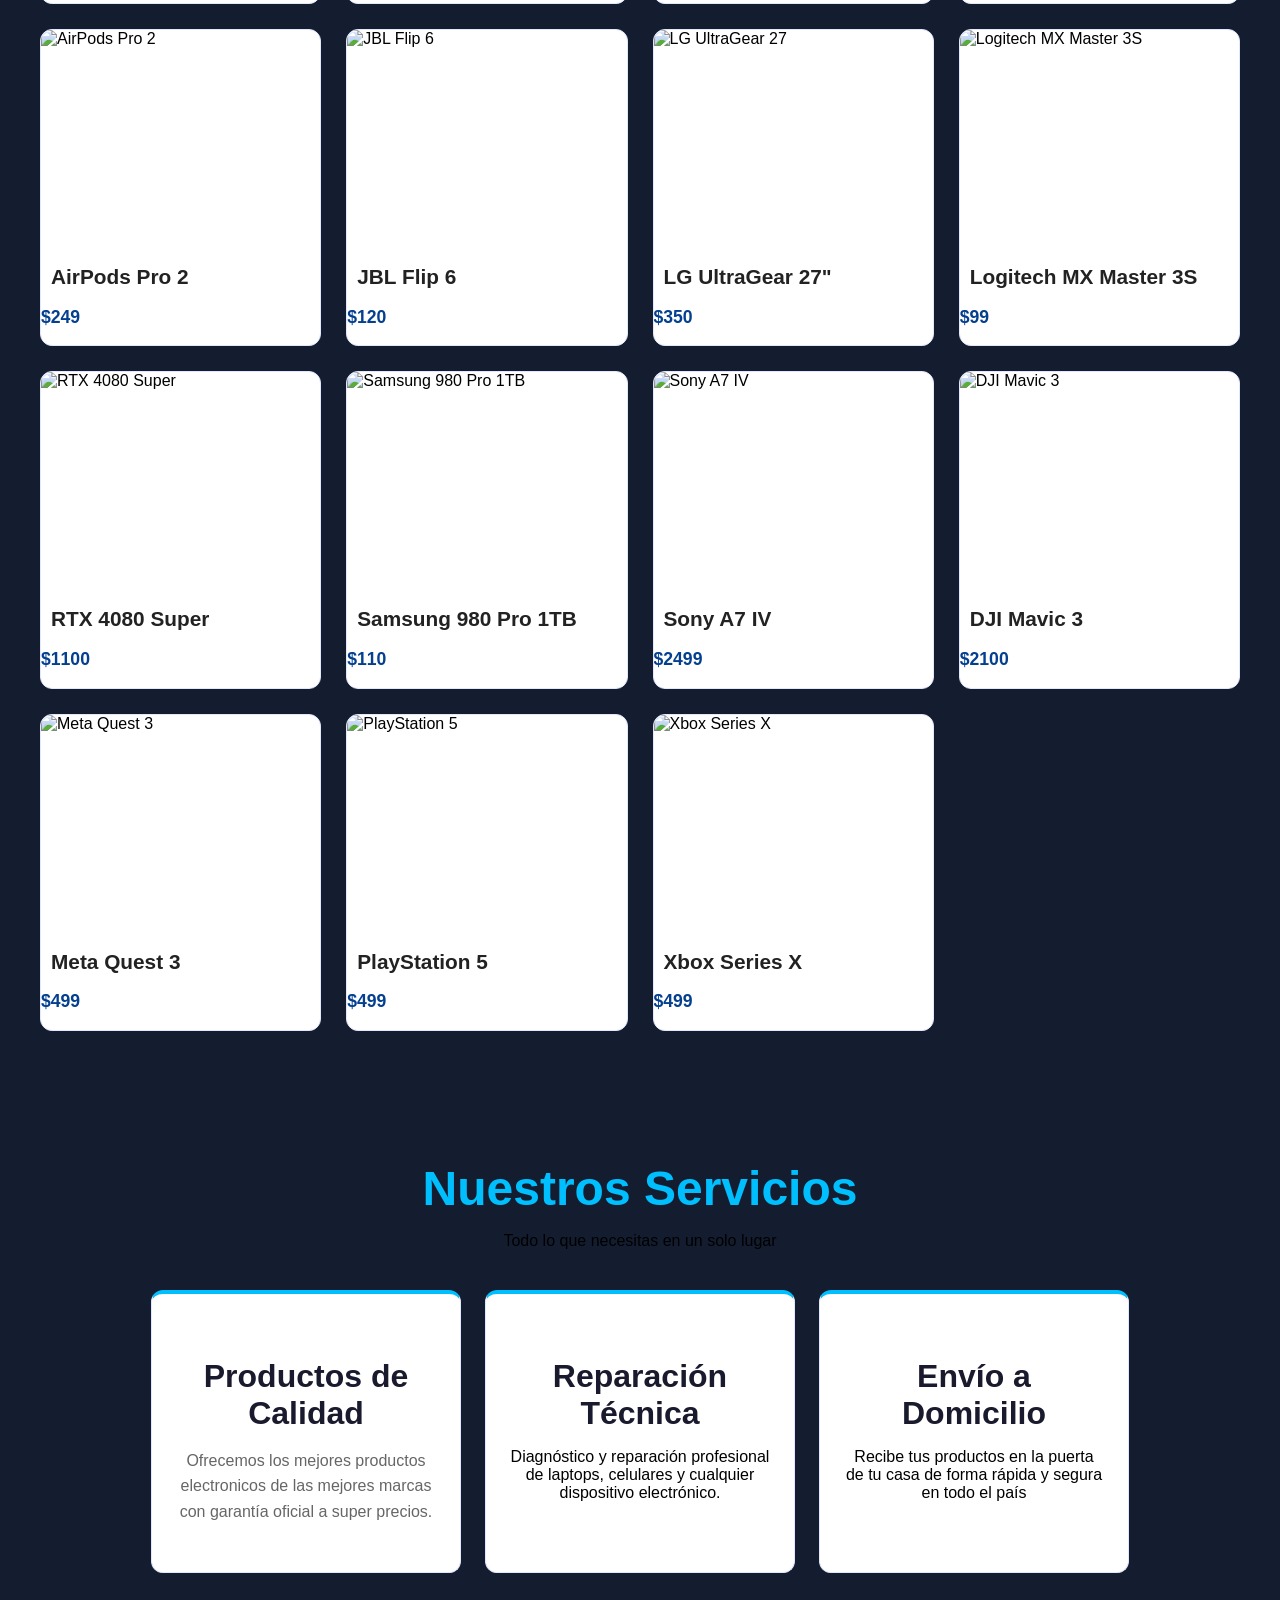
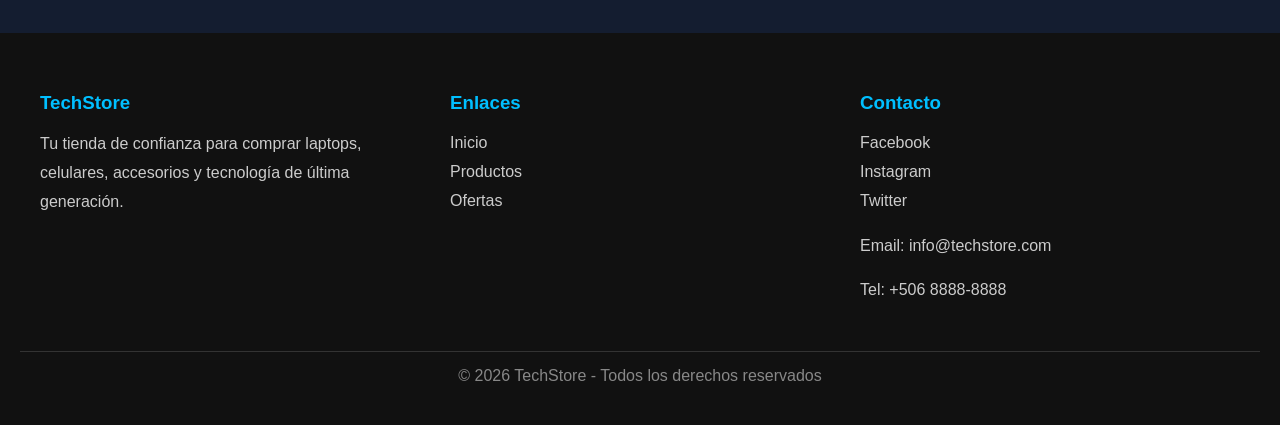
==== commit 87c97c72: "Pagina ofertas lista y cambio final del background" ====
--- a/html/index.html
+++ b/html/index.html
@@ -1,101 +1,103 @@
 <!doctype html>
 <html lang="en">
-  <head>
-    <meta charset="UTF-8" />
-    <meta name="viewport" content="width=device-width, initial-scale=1.0" />
-    <link rel="stylesheet" href="../css/style.css" />
-    <title>Document</title>
-    <link rel="stylesheet" href="../css/style.css" />
-  </head>
 
-  <body>
-    <header>
-      <div class="Logo">
-        <img src="https://tech-store.tn/wp-content/uploads/2022/12/logo-techstore-05-1024x266.png" alt="TechStore">
+<head>
+  <meta charset="UTF-8" />
+  <meta name="viewport" content="width=device-width, initial-scale=1.0" />
+  <link rel="stylesheet" href="../css/style.css" />
+  <title>TechStore</title>
+  <link rel="stylesheet" href="../css/style.css" />
+</head>
+
+<body>
+  <header>
+    <div class="Logo">
+      <img src="https://tech-store.tn/wp-content/uploads/2022/12/logo-techstore-05-1024x266.png" alt="TechStore">
+    </div>
+    <nav>
+      <li><a href="#inicio">Inicio</a></li>
+      <li><a href="#products">Productos</a></li>
+      <li><a href="ofertas.html">Ofertas</a></li>
+    </nav>
+  </header>
+
+  <main class="main">
+    <section class="hero">
+      <div class="hero-text">
+        <h2>La mejor tecnología al mejor precio</h2>
+        <p>Encuentra teléfonos, laptops y accesorios gamer.</p>
+        <a href="#products" class="hero-btn">Ver productos</a>
       </div>
-      <nav>
-        <li><a href="#inicio">Inicio</a></li>
-        <li><a href="#products">Productos</a></li>
-        <li><a href="#Ofertas">Ofertas</a></li>
-      </nav>
-    </header>
+    </section>
+    <section class="products" id="products"></section>
+    <script src="../javaScript/Products.js"></script>
 
-    <main class="main">
-      <section class="hero">
-        <div class="hero-text">
-          <h2>La mejor tecnología al mejor precio</h2>
-          <p>Encuentra teléfonos, laptops y accesorios gamer.</p>
-          <a href="#products" class="hero-btn">Ver productos</a>
-        </div>
-      </section>
-      <section class="products" id="products"></section>
-      <script src="../javaScript/Products.js"></script>
-
-      <!-- Seccion de servicios -->
-      <section class="services">
-        <h2 class="services__title">Nuestros Servicios</h2>
-        <p class="services__subtitle">Todo lo que necesitas en un solo lugar</p>
-        <!-- Contenedor padre -->
-        <div class="services__grid">
-          <div class="service-card">
-            <h3 class="service-card__title">Productos de Calidad</h3>
-            <p class="service-card__descripcion">
-              Ofrecemos los mejores productos electronicos de las mejores marcas con garantía oficial a super precios.
-            </p>
-          </div>
-
-          <div class="service-card">
-            <h3 class="service-card__title">Reparación Técnica</h3>
-            <p class="service-card__desc">
-              Diagnóstico y reparación profesional de laptops, celulares y
-              cualquier dispositivo electrónico.
-            </p>
-          </div>
-
-          <div class="service-card">
-            <h3 class="service-card__title">Envío a Domicilio</h3>
-            <p class="service-card__desc">
-              Recibe tus productos en la puerta de tu casa de forma rápida y
-              segura en todo el país
-            </p>
-          </div>
-        </div>
-      </section>
-    </main>
-
-    <footer>
-      <div class="footer-container">
-        <!-- Información del sitio -->
-        <div class="footer-section">
-          <h3>TechStore</h3>
-          <p>
-            Tu tienda de confianza para comprar laptops, celulares, accesorios y
-            tecnología de última generación.
+    <!-- Seccion de servicios -->
+    <section class="services">
+      <h2 class="services__title">Nuestros Servicios</h2>
+      <p class="services__subtitle">Todo lo que necesitas en un solo lugar</p>
+      <!-- Contenedor padre -->
+      <div class="services__grid">
+        <div class="service-card">
+          <h3 class="service-card__title">Productos de Calidad</h3>
+          <p class="service-card__descripcion">
+            Ofrecemos los mejores productos electronicos de las mejores marcas con garantía oficial a super precios.
           </p>
         </div>
 
-        <!-- Navegación -->
-        <div class="footer-section">
-          <h3>Enlaces</h3>
-          <a href="#">Inicio</a><br />
-          <a href="#products">Productos</a><br />
-          <a href="offers.html">Ofertas</a><br />
+        <div class="service-card">
+          <h3 class="service-card__title">Reparación Técnica</h3>
+          <p class="service-card__desc">
+            Diagnóstico y reparación profesional de laptops, celulares y
+            cualquier dispositivo electrónico.
+          </p>
         </div>
 
-        <!-- Redes sociales / Contacto -->
-        <div class="footer-section footer-social-links">
-          <h3>Contacto</h3>
-          <a href="#">Facebook</a>
-          <a href="#">Instagram</a>
-          <a href="#">Twitter</a>
-          <p>Email: info@techstore.com</p>
-          <p>Tel: +506 8888-8888</p>
+        <div class="service-card">
+          <h3 class="service-card__title">Envío a Domicilio</h3>
+          <p class="service-card__desc">
+            Recibe tus productos en la puerta de tu casa de forma rápida y
+            segura en todo el país
+          </p>
         </div>
       </div>
+    </section>
+  </main>
 
-      <div class="footer-bottom">
-        © 2026 TechStore - Todos los derechos reservados
+  <footer>
+    <div class="footer-container">
+      <!-- Información del sitio -->
+      <div class="footer-section">
+        <h3>TechStore</h3>
+        <p>
+          Tu tienda de confianza para comprar laptops, celulares, accesorios y
+          tecnología de última generación.
+        </p>
       </div>
-    </footer>
-  </body>
-</html>
+
+      <!-- Navegación -->
+      <div class="footer-section">
+        <h3>Enlaces</h3>
+        <a href="#">Inicio</a><br />
+        <a href="#products">Productos</a><br />
+        <a href="ofertas.html">Ofertas</a><br />
+      </div>
+
+      <!-- Redes sociales / Contacto -->
+      <div class="footer-section footer-social-links">
+        <h3>Contacto</h3>
+        <a href="#">Facebook</a>
+        <a href="#">Instagram</a>
+        <a href="#">Twitter</a>
+        <p>Email: info@techstore.com</p>
+        <p>Tel: +506 8888-8888</p>
+      </div>
+    </div>
+
+    <div class="footer-bottom">
+      © 2026 TechStore - Todos los derechos reservados
+    </div>
+  </footer>
+</body>
+
+</html>
--- a/css/style.css
+++ b/css/style.css
@@ -1,350 +1,358 @@
 /* body */
 body {
-  font-family: Arial, Helvetica, sans-serif;
-  background-color: #d9dfeb;
-}
-
-
+    font-family: Arial, Helvetica, sans-serif;
+    background-color: #141d30;
+    background-image: url("https://tech-store.tn/wp-content/uploads/2022/12/logo-techstore-05-1024x266.png");
+    background-repeat: no-repeat;
+    background-size: cover;
+    background-position: center;
+    background-size: contain;
+    margin: 0;
+}
 
 /* header */
 header {
-  display: flex;
-  justify-content: space-between;
-  align-items: center;
-  padding: 20px 40px;
-  background-color: #111827;
-  
+    display: flex;
+    justify-content: space-between;
+    align-items: center;
+    padding: 20px 40px;
+    background-color: #111827;
 }
 
 .Logo {
-  display: flex;
-  align-items: center;
+    display: flex;
+    align-items: center;
 }
 
 .Logo img {
-  width: 220px;
-  height: auto;
-  object-fit: contain;
+    width: 220px;
+    height: auto;
+    object-fit: contain;
 }
 
 nav {
-  display: flex;
-  align-items: center;
-  gap: 25px;
+    display: flex;
+    align-items: center;
+    gap: 25px;
 }
 
 nav li {
-  list-style: none;
+    list-style: none;
 }
 
 nav a {
-  text-decoration: none;
-  color: white;
-  font-size: 1.3rem;
-  font-weight: 600;
+    text-decoration: none;
+    color: white;
+    font-size: 1.3rem;
+    font-weight: 600;
 }
 
 nav a:hover {
-  color: #00bfff;
-}
-
+    color: #00bfff;
+}
 
 .hero {
-  padding: 100px 40px;
-  text-align: center;
-  background-image:
-    linear-gradient(rgba(0, 0, 0, 0.6), rgba(0, 0, 0, 0.6)),
-    url("https://images.pexels.com/photos/33384272/pexels-photo-33384272.jpeg");
-  background-size: cover;
-  background-position: center;
+    padding: 100px 40px;
+    text-align: center;
+    background-image:
+        linear-gradient(rgba(0, 0, 0, 0.6), rgba(0, 0, 0, 0.6)),
+        url("https://images.pexels.com/photos/33384272/pexels-photo-33384272.jpeg");
+    background-size: cover;
+    background-position: center;
 }
 
 .hero-text {
-  max-width: 800px;
-  margin: 0 auto;
+    max-width: 800px;
+    margin: 0 auto;
 }
 
 .hero-text h2 {
-  font-size: 3.5rem;
-  color: #ffffff;
-  margin-bottom: 16px;
-  line-height: 1.3;
+    font-size: 3.5rem;
+    color: #ffffff;
+    margin-bottom: 16px;
+    line-height: 1.3;
 }
 
 .hero-text p {
-  font-size: 1.1rem;
-  color: #cccccc;
-  margin-bottom: 32px;
+    font-size: 1.1rem;
+    color: #cccccc;
+    margin-bottom: 32px;
 }
 
 .hero-btn {
-  display: inline-block;
-  padding: 14px 36px;
-  background-color: #00bfff;
-  color: #1a1a2e;
-  text-decoration: none;
-  border-radius: 8px;
-  font-size: 1rem;
-  font-weight: 700;
+    display: inline-block;
+    padding: 14px 36px;
+    background-color: #00bfff;
+    color: #1a1a2e;
+    text-decoration: none;
+    border-radius: 8px;
+    font-size: 1rem;
+    font-weight: 700;
+
+    box-shadow: 0 4px 12px rgba(0, 191, 255, 0.4);
+    transition: 0.3s ease;
 }
 
 .hero-btn:hover {
-  background-color: #009ecc;
-}
-
-
+    background-color: #009ecc;
+    transform: scale(1.05);
+}
 
 /* lista de productos */
 .products {
-  display: grid;
-  grid-template-columns: repeat(auto-fit, minmax(250px, 1fr));
-  gap: 25px;
-  padding: 30px;
+    display: grid;
+    grid-template-columns: repeat(auto-fit, minmax(250px, 1fr));
+    gap: 25px;
+    padding: 30px;
+    max-width: 1200px;
+    margin: 0 auto;
+}
+
+.old-price {
+    text-decoration: line-through;
+    color: #fd0404;
+    margin-right: 8px;
 }
 
 .card {
-  background: #ffffff;
-  border-radius: 15px;
-  overflow: hidden;
-  text-align: center;
-  padding-bottom: 20px;
-  transition: 0.3s ease;
+    background: #ffffff;
+    border-radius: 12px;
+    overflow: hidden;
+    border: 1px solid #e0e7ff;
 }
 
 .card:hover {
-  transform: translateY(-8px);
-  box-shadow: 0 8px 20px rgba(0, 0, 0, 0.2);
+    transform: translateY(-8px);
+    box-shadow: 0 8px 20px rgba(0, 0, 0, 0.2);
 }
 
 .card img {
-  width: 100%;
-  height: 220px;
-  object-fit: cover;
-  display: block;
+    width: 100%;
+    height: 220px;
+    object-fit: cover;
+    display: block;
 }
 
 .card h3 {
-  margin: 15px 10px 10px;
-  font-size: 1.3rem;
-  color: #222;
+    margin: 15px 10px 10px;
+    font-size: 1.3rem;
+    color: #222;
 }
 
 .card p {
-  font-size: 1.1rem;
-  color: #04408f;
-  font-weight: bold;
+    font-size: 1.1rem;
+    color: #04408f;
+    font-weight: bold;
 }
 
 /* sericios */
 .services {
-  padding: 60px 40px;
-  text-align: center;
+    padding: 60px 40px;
+    text-align: center;
 }
 
 .services__title {
-  font-size: 3rem;
-  margin-bottom: 8px;
-  color: #00bfff;
+    font-size: 3rem;
+    margin-bottom: 8px;
+    color: #00bfff;
 }
 
 .services__subtitle {
-  color: #000000;
-  margin-bottom: 40px;
-  font-size: 1rem;
+    color: #000000;
+    margin-bottom: 40px;
+    font-size: 1rem;
 }
 
 .services__grid {
-  display: flex;
-  flex-wrap: wrap;
-  justify-content: center;
-  align-items: stretch;
-  gap: 24px;
+    display: flex;
+    flex-wrap: wrap;
+    justify-content: center;
+    align-items: stretch;
+    gap: 24px;
 }
 
 .service-card {
-  flex: 1 1 200px;
-  max-width: 260px;
-  background-color: #ffffff;
-  border: 1px solid #e0e7ff;
-  border-top: 4px solid #00bfff;
-  border-radius: 12px;
-  padding: 32px 24px;
+    flex: 1 1 200px;
+    max-width: 260px;
+    background-color: #ffffff;
+    border: 1px solid #e0e7ff;
+    border-top: 4px solid #00bfff;
+    border-radius: 12px;
+    padding: 32px 24px;
 }
 
 .service-card__title {
-  font-size: 2rem;
-  font-weight: 600;
-  margin-bottom: 10px;
-  color: #1a1a2e;
+    font-size: 2rem;
+    font-weight: 600;
+    margin-bottom: 10px;
+    color: #1a1a2e;
 }
 
 .service-card__descripcion {
-  font-size: 1rem;
-  color: #666;
-  line-height: 1.6;
+    font-size: 1rem;
+    color: #666;
+    line-height: 1.6;
 }
 
 /* footer */
 footer {
-  background-color: #111;
-  color: white;
-  padding: 40px 20px;
+    background-color: #111;
+    color: white;
+    padding: 40px 20px;
 }
 
 .footer-container {
-  max-width: 1200px;
-  margin: auto;
-
-  display: flex;
-  justify-content: space-between;
-  flex-wrap: wrap;
-  gap: 30px;
+    max-width: 1200px;
+    margin: auto;
+
+    display: flex;
+    justify-content: space-between;
+    flex-wrap: wrap;
+    gap: 30px;
 }
 
 .footer-section {
-  flex: 1;
-  min-width: 220px;
+    flex: 1;
+    min-width: 220px;
 }
 
 .footer-section h3 {
-  margin-bottom: 15px;
-  color: #00bfff;
+    margin-bottom: 15px;
+    color: #00bfff;
 }
 
 .footer-section p,
 .footer-section a {
-  color: #ccc;
-  text-decoration: none;
-  line-height: 1.8;
+    color: #ccc;
+    text-decoration: none;
+    line-height: 1.8;
 }
 
 .footer-section a:hover {
-  color: white;
+    color: white;
 }
 
 .footer-social-links a {
-  display: block;
+    display: block;
 }
 
 .footer-bottom {
-  text-align: center;
-  margin-top: 30px;
-  border-top: 1px solid #333;
-  padding-top: 15px;
-  color: #888;
+    text-align: center;
+    margin-top: 30px;
+    border-top: 1px solid #333;
+    padding-top: 15px;
+    color: #888;
 }
 
 /* TABLET */
 @media (max-width: 992px) {
-  .products {
-    grid-template-columns: repeat(auto-fit, minmax(220px, 1fr));
-  }
-
-  .footer-container {
-    gap: 40px;
-  }
-
-  .footer-section {
-    min-width: 250px;
-  }
-
-  .services {
-    padding: 40px 20px;
-  }
-
-  .hero {
-    padding: 70px 30px;
-  }
-
-  .hero-text h2 {
-    font-size: 2.2rem;
-  }
-
-   header {
-    flex-direction: column;
-    gap: 30px;
-    padding: 20px;
-  }
-
-  nav {
-    flex-wrap: wrap;
-    justify-content: center;
-    gap: 20px;
-  }
-
+    .products {
+        grid-template-columns: repeat(auto-fit, minmax(220px, 1fr));
+    }
+
+    .footer-container {
+        gap: 40px;
+    }
+
+    .footer-section {
+        min-width: 250px;
+    }
+
+    .services {
+        padding: 40px 20px;
+    }
+
+    .hero {
+        padding: 70px 30px;
+    }
+
+    .hero-text h2 {
+        font-size: 2.2rem;
+    }
+
+    header {
+        flex-direction: column;
+        gap: 30px;
+        padding: 20px;
+    }
+
+    nav {
+        flex-wrap: wrap;
+        justify-content: center;
+        gap: 20px;
+    }
 }
 
 /* MOBILE */
 @media (max-width: 768px) {
-  .products {
-    grid-template-columns: 1fr;
-    padding: 20px;
-    gap: 20px;
-  }
-
-  .card img {
-    height: 250px;
-  }
-
-  .card h3 {
-    font-size: 1.2rem;
-  }
-
-  .card p {
-    font-size: 1rem;
-  }
-
-  footer {
-    padding: 30px 20px;
-  }
-
-  .footer-container {
-    flex-direction: column;
-    align-items: flex-start;
-    gap: 25px;
-  }
-
-  .footer-section {
-    width: 100%;
-  }
-
-  .footer-section h3 {
-    margin-bottom: 10px;
-  }
-
-  .footer-bottom {
-    margin-top: 20px;
-    font-size: 14px;
-  }
-
-  .services__grid {
-    flex-direction: column;
-    align-items: center;
-  }
-
-  .service-card {
-    flex-basis: 100%;
-    max-width: 100%;
-  }
-
-  .hero {
-    padding: 60px 20px;
-  }
-
-  .hero-text h2 {
-    font-size: 1.8rem;
-  }
-
-   header {
-    flex-direction: column;
-    gap: 15px;
-    padding: 20px;
-  }
-
-  nav {
-    flex-wrap: wrap;
-    justify-content: center;
-    gap: 15px;
-  }
-}
-
+    .products {
+        grid-template-columns: 1fr;
+        padding: 20px;
+        gap: 20px;
+    }
+
+    .card img {
+        height: 250px;
+    }
+
+    .card h3 {
+        font-size: 1.2rem;
+    }
+
+    .card p {
+        font-size: 1rem;
+    }
+
+    footer {
+        padding: 30px 20px;
+    }
+
+    .footer-container {
+        flex-direction: column;
+        align-items: flex-start;
+        gap: 25px;
+    }
+
+    .footer-section {
+        width: 100%;
+    }
+
+    .footer-section h3 {
+        margin-bottom: 10px;
+    }
+
+    .footer-bottom {
+        margin-top: 20px;
+        font-size: 14px;
+    }
+
+    .services__grid {
+        flex-direction: column;
+        align-items: center;
+    }
+
+    .service-card {
+        flex-basis: 100%;
+        max-width: 100%;
+    }
+
+    .hero {
+        padding: 60px 20px;
+    }
+
+    .hero-text h2 {
+        font-size: 1.8rem;
+    }
+
+    header {
+        flex-direction: column;
+        gap: 15px;
+        padding: 20px;
+    }
+
+    nav {
+        flex-wrap: wrap;
+        justify-content: center;
+        gap: 15px;
+    }
+}
--- a/css/style.css
+++ b/css/style.css
@@ -1,350 +1,358 @@
 /* body */
 body {
-  font-family: Arial, Helvetica, sans-serif;
-  background-color: #d9dfeb;
-}
-
-
+    font-family: Arial, Helvetica, sans-serif;
+    background-color: #141d30;
+    background-image: url("https://tech-store.tn/wp-content/uploads/2022/12/logo-techstore-05-1024x266.png");
+    background-repeat: no-repeat;
+    background-size: cover;
+    background-position: center;
+    background-size: contain;
+    margin: 0;
+}
 
 /* header */
 header {
-  display: flex;
-  justify-content: space-between;
-  align-items: center;
-  padding: 20px 40px;
-  background-color: #111827;
-  
+    display: flex;
+    justify-content: space-between;
+    align-items: center;
+    padding: 20px 40px;
+    background-color: #111827;
 }
 
 .Logo {
-  display: flex;
-  align-items: center;
+    display: flex;
+    align-items: center;
 }
 
 .Logo img {
-  width: 220px;
-  height: auto;
-  object-fit: contain;
+    width: 220px;
+    height: auto;
+    object-fit: contain;
 }
 
 nav {
-  display: flex;
-  align-items: center;
-  gap: 25px;
+    display: flex;
+    align-items: center;
+    gap: 25px;
 }
 
 nav li {
-  list-style: none;
+    list-style: none;
 }
 
 nav a {
-  text-decoration: none;
-  color: white;
-  font-size: 1.3rem;
-  font-weight: 600;
+    text-decoration: none;
+    color: white;
+    font-size: 1.3rem;
+    font-weight: 600;
 }
 
 nav a:hover {
-  color: #00bfff;
-}
-
+    color: #00bfff;
+}
 
 .hero {
-  padding: 100px 40px;
-  text-align: center;
-  background-image:
-    linear-gradient(rgba(0, 0, 0, 0.6), rgba(0, 0, 0, 0.6)),
-    url("https://images.pexels.com/photos/33384272/pexels-photo-33384272.jpeg");
-  background-size: cover;
-  background-position: center;
+    padding: 100px 40px;
+    text-align: center;
+    background-image:
+        linear-gradient(rgba(0, 0, 0, 0.6), rgba(0, 0, 0, 0.6)),
+        url("https://images.pexels.com/photos/33384272/pexels-photo-33384272.jpeg");
+    background-size: cover;
+    background-position: center;
 }
 
 .hero-text {
-  max-width: 800px;
-  margin: 0 auto;
+    max-width: 800px;
+    margin: 0 auto;
 }
 
 .hero-text h2 {
-  font-size: 3.5rem;
-  color: #ffffff;
-  margin-bottom: 16px;
-  line-height: 1.3;
+    font-size: 3.5rem;
+    color: #ffffff;
+    margin-bottom: 16px;
+    line-height: 1.3;
 }
 
 .hero-text p {
-  font-size: 1.1rem;
-  color: #cccccc;
-  margin-bottom: 32px;
+    font-size: 1.1rem;
+    color: #cccccc;
+    margin-bottom: 32px;
 }
 
 .hero-btn {
-  display: inline-block;
-  padding: 14px 36px;
-  background-color: #00bfff;
-  color: #1a1a2e;
-  text-decoration: none;
-  border-radius: 8px;
-  font-size: 1rem;
-  font-weight: 700;
+    display: inline-block;
+    padding: 14px 36px;
+    background-color: #00bfff;
+    color: #1a1a2e;
+    text-decoration: none;
+    border-radius: 8px;
+    font-size: 1rem;
+    font-weight: 700;
+
+    box-shadow: 0 4px 12px rgba(0, 191, 255, 0.4);
+    transition: 0.3s ease;
 }
 
 .hero-btn:hover {
-  background-color: #009ecc;
-}
-
-
+    background-color: #009ecc;
+    transform: scale(1.05);
+}
 
 /* lista de productos */
 .products {
-  display: grid;
-  grid-template-columns: repeat(auto-fit, minmax(250px, 1fr));
-  gap: 25px;
-  padding: 30px;
+    display: grid;
+    grid-template-columns: repeat(auto-fit, minmax(250px, 1fr));
+    gap: 25px;
+    padding: 30px;
+    max-width: 1200px;
+    margin: 0 auto;
+}
+
+.old-price {
+    text-decoration: line-through;
+    color: #fd0404;
+    margin-right: 8px;
 }
 
 .card {
-  background: #ffffff;
-  border-radius: 15px;
-  overflow: hidden;
-  text-align: center;
-  padding-bottom: 20px;
-  transition: 0.3s ease;
+    background: #ffffff;
+    border-radius: 12px;
+    overflow: hidden;
+    border: 1px solid #e0e7ff;
 }
 
 .card:hover {
-  transform: translateY(-8px);
-  box-shadow: 0 8px 20px rgba(0, 0, 0, 0.2);
+    transform: translateY(-8px);
+    box-shadow: 0 8px 20px rgba(0, 0, 0, 0.2);
 }
 
 .card img {
-  width: 100%;
-  height: 220px;
-  object-fit: cover;
-  display: block;
+    width: 100%;
+    height: 220px;
+    object-fit: cover;
+    display: block;
 }
 
 .card h3 {
-  margin: 15px 10px 10px;
-  font-size: 1.3rem;
-  color: #222;
+    margin: 15px 10px 10px;
+    font-size: 1.3rem;
+    color: #222;
 }
 
 .card p {
-  font-size: 1.1rem;
-  color: #04408f;
-  font-weight: bold;
+    font-size: 1.1rem;
+    color: #04408f;
+    font-weight: bold;
 }
 
 /* sericios */
 .services {
-  padding: 60px 40px;
-  text-align: center;
+    padding: 60px 40px;
+    text-align: center;
 }
 
 .services__title {
-  font-size: 3rem;
-  margin-bottom: 8px;
-  color: #00bfff;
+    font-size: 3rem;
+    margin-bottom: 8px;
+    color: #00bfff;
 }
 
 .services__subtitle {
-  color: #000000;
-  margin-bottom: 40px;
-  font-size: 1rem;
+    color: #000000;
+    margin-bottom: 40px;
+    font-size: 1rem;
 }
 
 .services__grid {
-  display: flex;
-  flex-wrap: wrap;
-  justify-content: center;
-  align-items: stretch;
-  gap: 24px;
+    display: flex;
+    flex-wrap: wrap;
+    justify-content: center;
+    align-items: stretch;
+    gap: 24px;
 }
 
 .service-card {
-  flex: 1 1 200px;
-  max-width: 260px;
-  background-color: #ffffff;
-  border: 1px solid #e0e7ff;
-  border-top: 4px solid #00bfff;
-  border-radius: 12px;
-  padding: 32px 24px;
+    flex: 1 1 200px;
+    max-width: 260px;
+    background-color: #ffffff;
+    border: 1px solid #e0e7ff;
+    border-top: 4px solid #00bfff;
+    border-radius: 12px;
+    padding: 32px 24px;
 }
 
 .service-card__title {
-  font-size: 2rem;
-  font-weight: 600;
-  margin-bottom: 10px;
-  color: #1a1a2e;
+    font-size: 2rem;
+    font-weight: 600;
+    margin-bottom: 10px;
+    color: #1a1a2e;
 }
 
 .service-card__descripcion {
-  font-size: 1rem;
-  color: #666;
-  line-height: 1.6;
+    font-size: 1rem;
+    color: #666;
+    line-height: 1.6;
 }
 
 /* footer */
 footer {
-  background-color: #111;
-  color: white;
-  padding: 40px 20px;
+    background-color: #111;
+    color: white;
+    padding: 40px 20px;
 }
 
 .footer-container {
-  max-width: 1200px;
-  margin: auto;
-
-  display: flex;
-  justify-content: space-between;
-  flex-wrap: wrap;
-  gap: 30px;
+    max-width: 1200px;
+    margin: auto;
+
+    display: flex;
+    justify-content: space-between;
+    flex-wrap: wrap;
+    gap: 30px;
 }
 
 .footer-section {
-  flex: 1;
-  min-width: 220px;
+    flex: 1;
+    min-width: 220px;
 }
 
 .footer-section h3 {
-  margin-bottom: 15px;
-  color: #00bfff;
+    margin-bottom: 15px;
+    color: #00bfff;
 }
 
 .footer-section p,
 .footer-section a {
-  color: #ccc;
-  text-decoration: none;
-  line-height: 1.8;
+    color: #ccc;
+    text-decoration: none;
+    line-height: 1.8;
 }
 
 .footer-section a:hover {
-  color: white;
+    color: white;
 }
 
 .footer-social-links a {
-  display: block;
+    display: block;
 }
 
 .footer-bottom {
-  text-align: center;
-  margin-top: 30px;
-  border-top: 1px solid #333;
-  padding-top: 15px;
-  color: #888;
+    text-align: center;
+    margin-top: 30px;
+    border-top: 1px solid #333;
+    padding-top: 15px;
+    color: #888;
 }
 
 /* TABLET */
 @media (max-width: 992px) {
-  .products {
-    grid-template-columns: repeat(auto-fit, minmax(220px, 1fr));
-  }
-
-  .footer-container {
-    gap: 40px;
-  }
-
-  .footer-section {
-    min-width: 250px;
-  }
-
-  .services {
-    padding: 40px 20px;
-  }
-
-  .hero {
-    padding: 70px 30px;
-  }
-
-  .hero-text h2 {
-    font-size: 2.2rem;
-  }
-
-   header {
-    flex-direction: column;
-    gap: 30px;
-    padding: 20px;
-  }
-
-  nav {
-    flex-wrap: wrap;
-    justify-content: center;
-    gap: 20px;
-  }
-
+    .products {
+        grid-template-columns: repeat(auto-fit, minmax(220px, 1fr));
+    }
+
+    .footer-container {
+        gap: 40px;
+    }
+
+    .footer-section {
+        min-width: 250px;
+    }
+
+    .services {
+        padding: 40px 20px;
+    }
+
+    .hero {
+        padding: 70px 30px;
+    }
+
+    .hero-text h2 {
+        font-size: 2.2rem;
+    }
+
+    header {
+        flex-direction: column;
+        gap: 30px;
+        padding: 20px;
+    }
+
+    nav {
+        flex-wrap: wrap;
+        justify-content: center;
+        gap: 20px;
+    }
 }
 
 /* MOBILE */
 @media (max-width: 768px) {
-  .products {
-    grid-template-columns: 1fr;
-    padding: 20px;
-    gap: 20px;
-  }
-
-  .card img {
-    height: 250px;
-  }
-
-  .card h3 {
-    font-size: 1.2rem;
-  }
-
-  .card p {
-    font-size: 1rem;
-  }
-
-  footer {
-    padding: 30px 20px;
-  }
-
-  .footer-container {
-    flex-direction: column;
-    align-items: flex-start;
-    gap: 25px;
-  }
-
-  .footer-section {
-    width: 100%;
-  }
-
-  .footer-section h3 {
-    margin-bottom: 10px;
-  }
-
-  .footer-bottom {
-    margin-top: 20px;
-    font-size: 14px;
-  }
-
-  .services__grid {
-    flex-direction: column;
-    align-items: center;
-  }
-
-  .service-card {
-    flex-basis: 100%;
-    max-width: 100%;
-  }
-
-  .hero {
-    padding: 60px 20px;
-  }
-
-  .hero-text h2 {
-    font-size: 1.8rem;
-  }
-
-   header {
-    flex-direction: column;
-    gap: 15px;
-    padding: 20px;
-  }
-
-  nav {
-    flex-wrap: wrap;
-    justify-content: center;
-    gap: 15px;
-  }
-}
-
+    .products {
+        grid-template-columns: 1fr;
+        padding: 20px;
+        gap: 20px;
+    }
+
+    .card img {
+        height: 250px;
+    }
+
+    .card h3 {
+        font-size: 1.2rem;
+    }
+
+    .card p {
+        font-size: 1rem;
+    }
+
+    footer {
+        padding: 30px 20px;
+    }
+
+    .footer-container {
+        flex-direction: column;
+        align-items: flex-start;
+        gap: 25px;
+    }
+
+    .footer-section {
+        width: 100%;
+    }
+
+    .footer-section h3 {
+        margin-bottom: 10px;
+    }
+
+    .footer-bottom {
+        margin-top: 20px;
+        font-size: 14px;
+    }
+
+    .services__grid {
+        flex-direction: column;
+        align-items: center;
+    }
+
+    .service-card {
+        flex-basis: 100%;
+        max-width: 100%;
+    }
+
+    .hero {
+        padding: 60px 20px;
+    }
+
+    .hero-text h2 {
+        font-size: 1.8rem;
+    }
+
+    header {
+        flex-direction: column;
+        gap: 15px;
+        padding: 20px;
+    }
+
+    nav {
+        flex-wrap: wrap;
+        justify-content: center;
+        gap: 15px;
+    }
+}
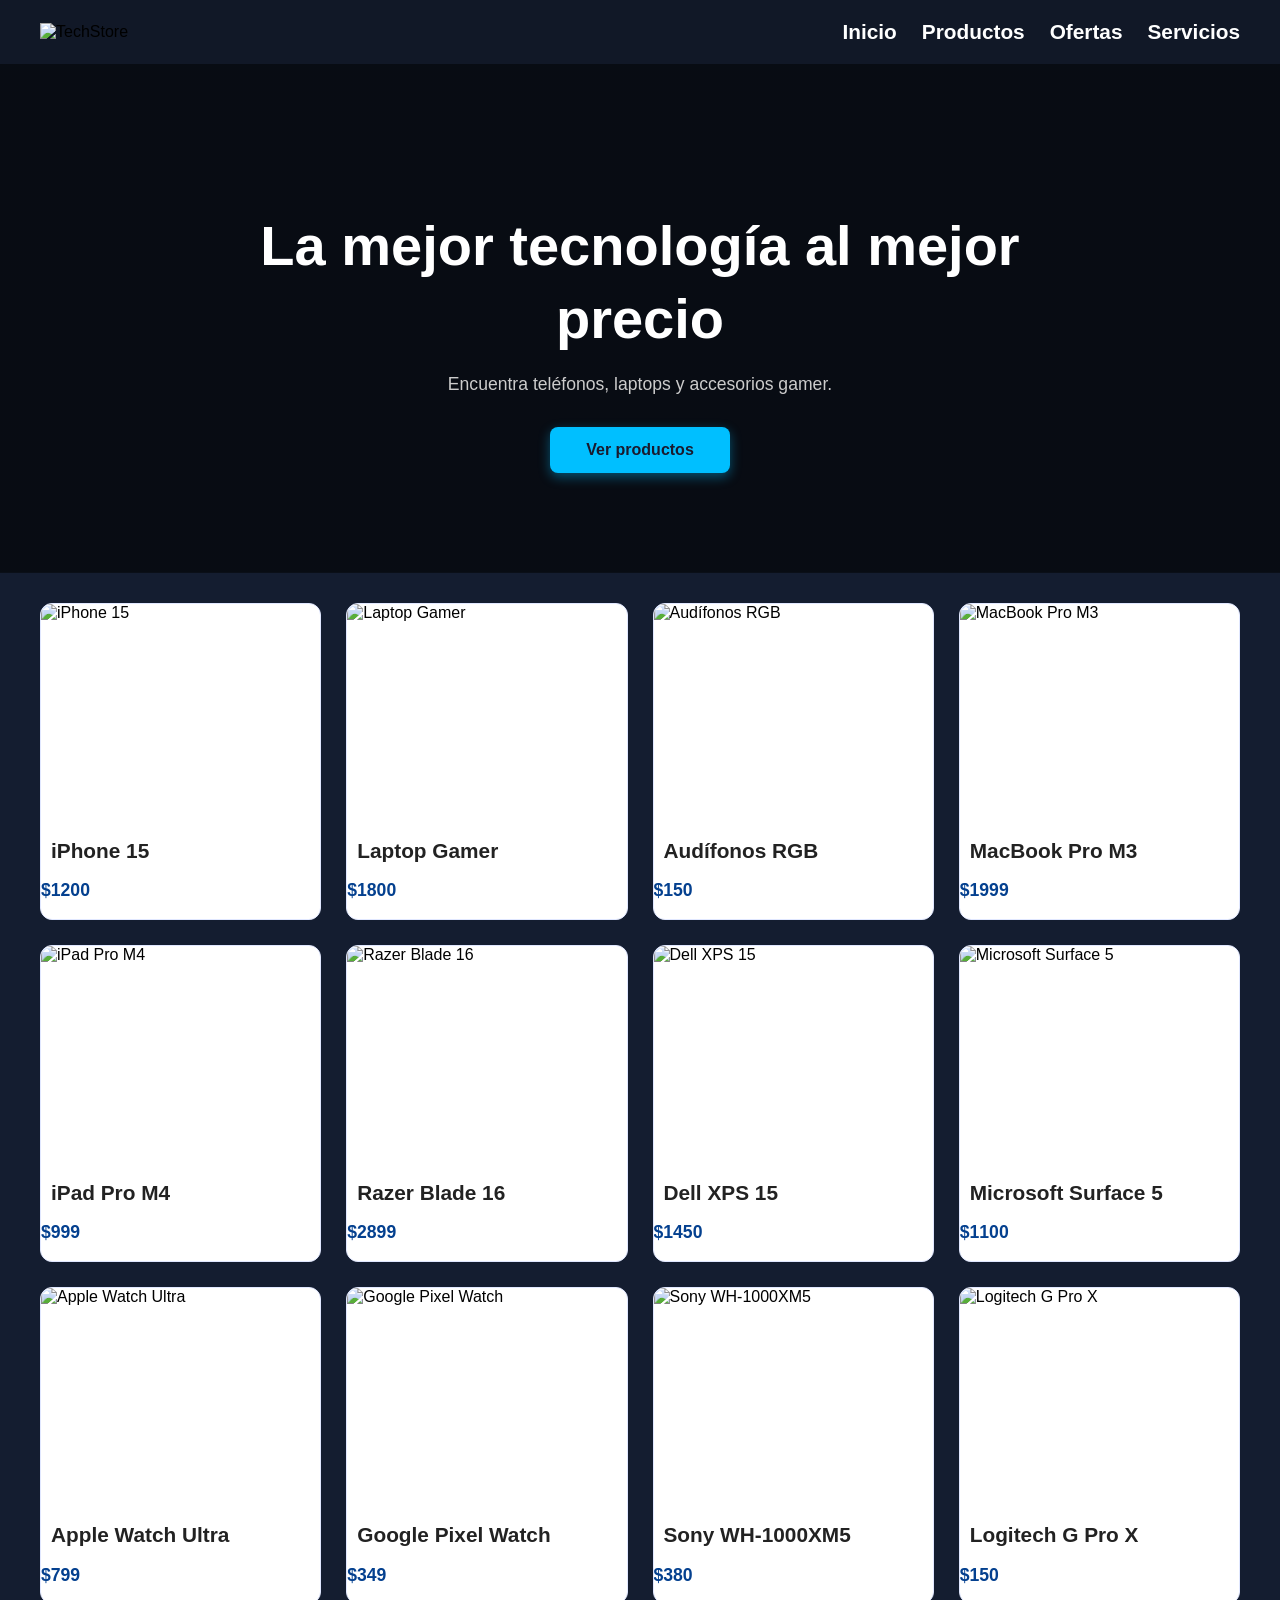
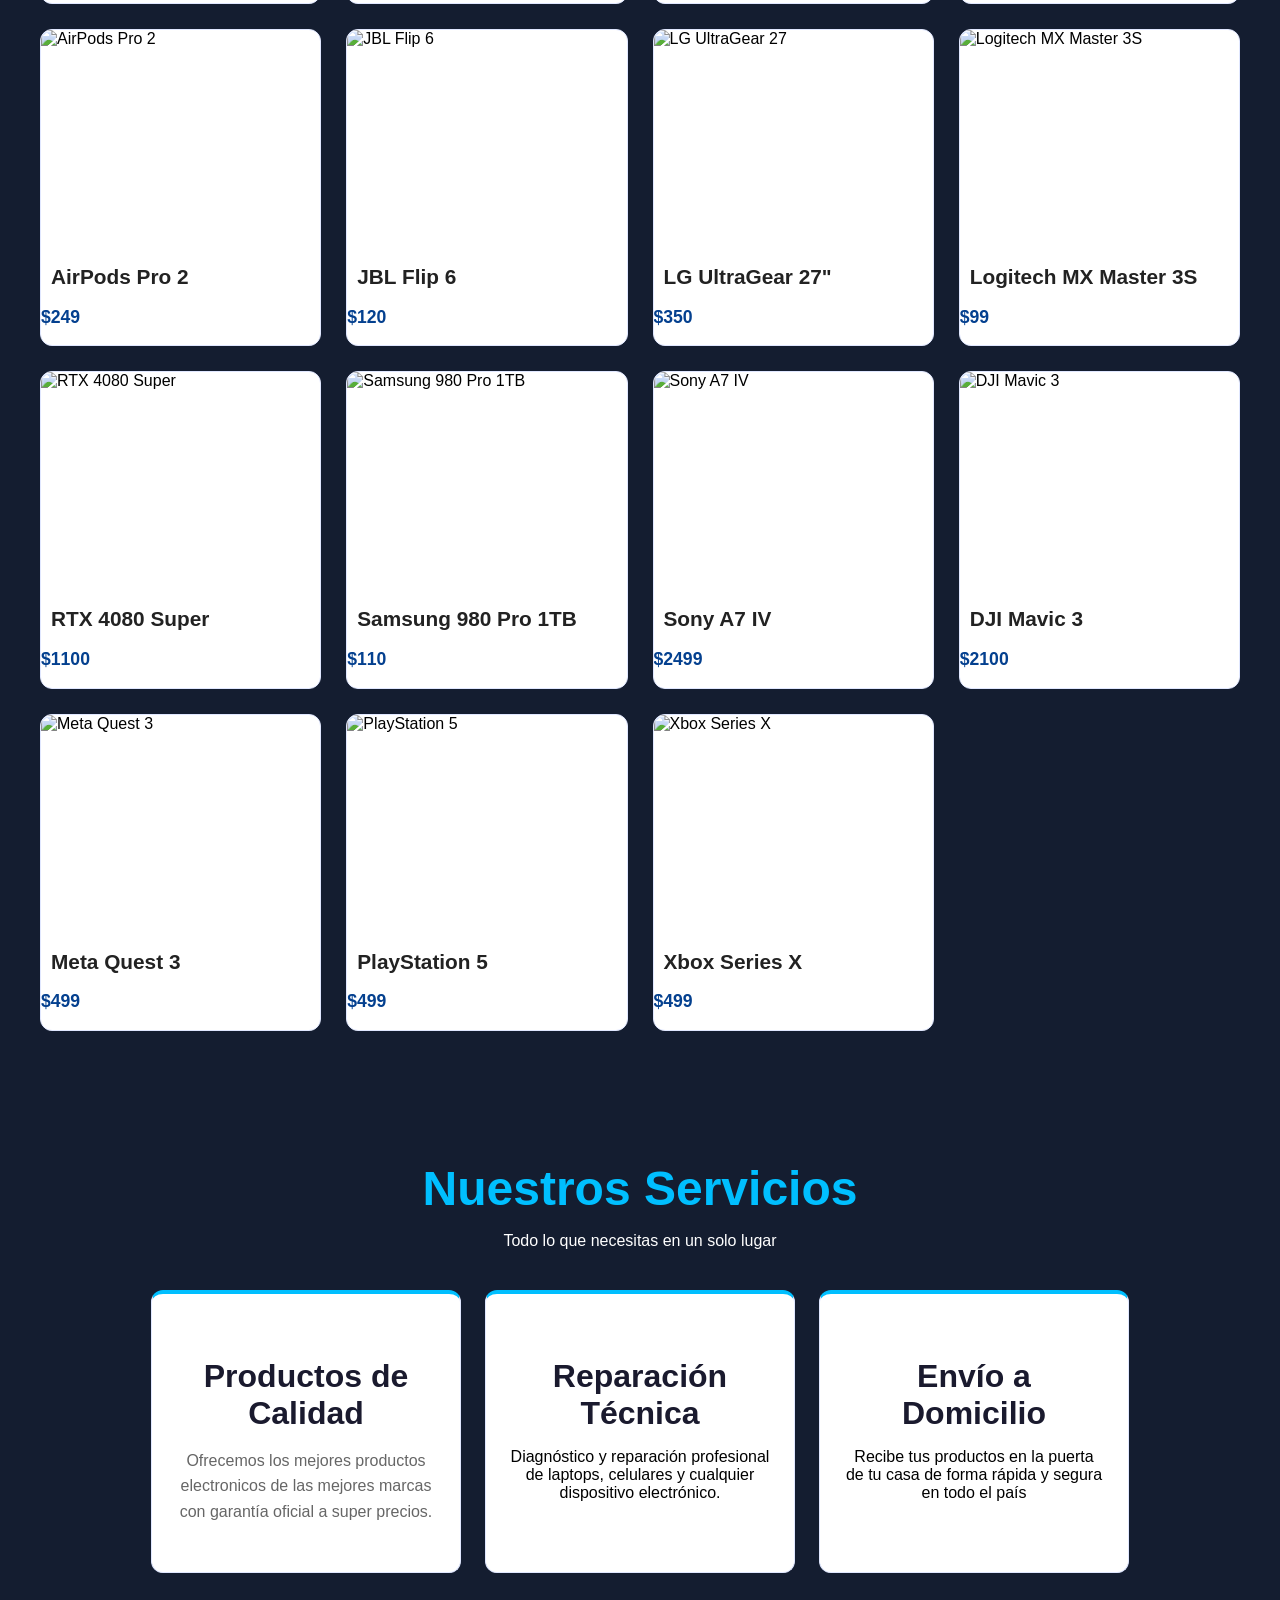
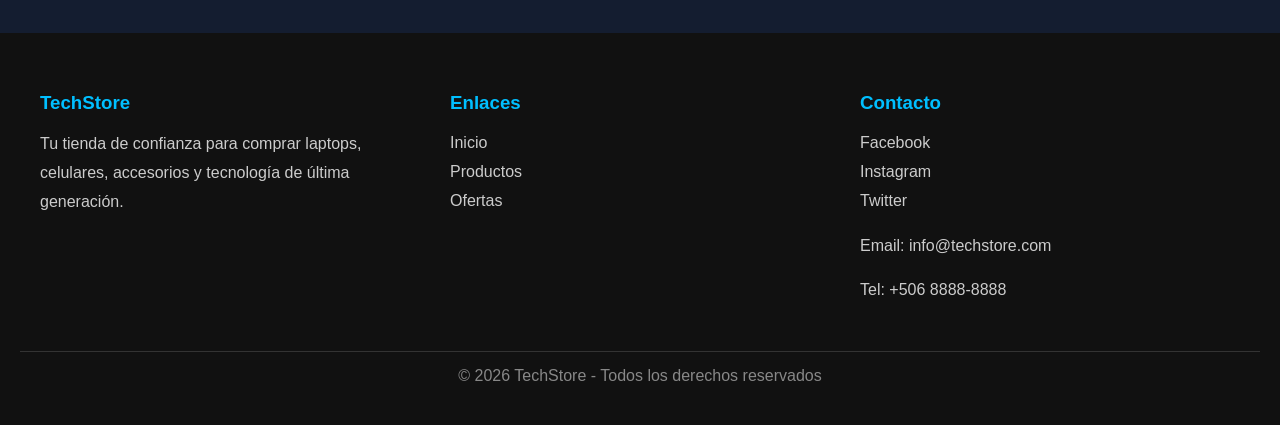
==== commit 7a8de4b3: "Agregamos en el header seccion de servicios y las direcciones correctas, añadimos ultimos detalles" ====
--- a/html/index.html
+++ b/html/index.html
@@ -1,103 +1,106 @@
 <!doctype html>
 <html lang="en">
+  <head>
+    <meta charset="UTF-8" />
+    <meta name="viewport" content="width=device-width, initial-scale=1.0" />
+    <link rel="stylesheet" href="../css/style.css" />
+    <title>TechStore</title>
+    <link rel="stylesheet" href="../css/style.css" />
+  </head>
 
-<head>
-  <meta charset="UTF-8" />
-  <meta name="viewport" content="width=device-width, initial-scale=1.0" />
-  <link rel="stylesheet" href="../css/style.css" />
-  <title>TechStore</title>
-  <link rel="stylesheet" href="../css/style.css" />
-</head>
+  <body>
+    <header>
+      <div class="Logo">
+        <img
+          src="https://tech-store.tn/wp-content/uploads/2022/12/logo-techstore-05-1024x266.png"
+          alt="TechStore"
+        />
+      </div>
+      <nav>
+        <li><a href="#inicio">Inicio</a></li>
+        <li><a href="#products">Productos</a></li>
+        <li><a href="ofertas.html">Ofertas</a></li>
+        <li><a href="#servicios">Servicios</a></li>
+      </nav>
+    </header>
 
-<body>
-  <header>
-    <div class="Logo">
-      <img src="https://tech-store.tn/wp-content/uploads/2022/12/logo-techstore-05-1024x266.png" alt="TechStore">
-    </div>
-    <nav>
-      <li><a href="#inicio">Inicio</a></li>
-      <li><a href="#products">Productos</a></li>
-      <li><a href="ofertas.html">Ofertas</a></li>
-    </nav>
-  </header>
+    <main class="main">
+      <section class="hero">
+        <div class="hero-text">
+          <h2>La mejor tecnología al mejor precio</h2>
+          <p>Encuentra teléfonos, laptops y accesorios gamer.</p>
+          <a href="#products" class="hero-btn">Ver productos</a>
+        </div>
+      </section>
+      <section class="products" id="products"></section>
+      <script src="../javaScript/Products.js"></script>
 
-  <main class="main">
-    <section class="hero">
-      <div class="hero-text">
-        <h2>La mejor tecnología al mejor precio</h2>
-        <p>Encuentra teléfonos, laptops y accesorios gamer.</p>
-        <a href="#products" class="hero-btn">Ver productos</a>
-      </div>
-    </section>
-    <section class="products" id="products"></section>
-    <script src="../javaScript/Products.js"></script>
+      <!-- Seccion de servicios -->
+      <section class="services" id="servicios">
+        <h2 class="services__title">Nuestros Servicios</h2>
+        <p class="services__subtitle">Todo lo que necesitas en un solo lugar</p>
+        <!-- Contenedor padre -->
+        <div class="services__grid">
+          <div class="service-card">
+            <h3 class="service-card__title">Productos de Calidad</h3>
+            <p class="service-card__descripcion">
+              Ofrecemos los mejores productos electronicos de las mejores marcas
+              con garantía oficial a super precios.
+            </p>
+          </div>
 
-    <!-- Seccion de servicios -->
-    <section class="services">
-      <h2 class="services__title">Nuestros Servicios</h2>
-      <p class="services__subtitle">Todo lo que necesitas en un solo lugar</p>
-      <!-- Contenedor padre -->
-      <div class="services__grid">
-        <div class="service-card">
-          <h3 class="service-card__title">Productos de Calidad</h3>
-          <p class="service-card__descripcion">
-            Ofrecemos los mejores productos electronicos de las mejores marcas con garantía oficial a super precios.
+          <div class="service-card">
+            <h3 class="service-card__title">Reparación Técnica</h3>
+            <p class="service-card__desc">
+              Diagnóstico y reparación profesional de laptops, celulares y
+              cualquier dispositivo electrónico.
+            </p>
+          </div>
+
+          <div class="service-card">
+            <h3 class="service-card__title">Envío a Domicilio</h3>
+            <p class="service-card__desc">
+              Recibe tus productos en la puerta de tu casa de forma rápida y
+              segura en todo el país
+            </p>
+          </div>
+        </div>
+      </section>
+    </main>
+
+    <footer>
+      <div class="footer-container">
+        <!-- Información del sitio -->
+        <div class="footer-section">
+          <h3>TechStore</h3>
+          <p>
+            Tu tienda de confianza para comprar laptops, celulares, accesorios y
+            tecnología de última generación.
           </p>
         </div>
 
-        <div class="service-card">
-          <h3 class="service-card__title">Reparación Técnica</h3>
-          <p class="service-card__desc">
-            Diagnóstico y reparación profesional de laptops, celulares y
-            cualquier dispositivo electrónico.
-          </p>
+        <!-- Navegación -->
+        <div class="footer-section">
+          <h3>Enlaces</h3>
+          <a href="#">Inicio</a><br />
+          <a href="#products">Productos</a><br />
+          <a href="ofertas.html">Ofertas</a><br />
         </div>
 
-        <div class="service-card">
-          <h3 class="service-card__title">Envío a Domicilio</h3>
-          <p class="service-card__desc">
-            Recibe tus productos en la puerta de tu casa de forma rápida y
-            segura en todo el país
-          </p>
+        <!-- Redes sociales / Contacto -->
+        <div class="footer-section footer-social-links">
+          <h3>Contacto</h3>
+          <a href="#">Facebook</a>
+          <a href="#">Instagram</a>
+          <a href="#">Twitter</a>
+          <p>Email: info@techstore.com</p>
+          <p>Tel: +506 8888-8888</p>
         </div>
       </div>
-    </section>
-  </main>
 
-  <footer>
-    <div class="footer-container">
-      <!-- Información del sitio -->
-      <div class="footer-section">
-        <h3>TechStore</h3>
-        <p>
-          Tu tienda de confianza para comprar laptops, celulares, accesorios y
-          tecnología de última generación.
-        </p>
+      <div class="footer-bottom">
+        © 2026 TechStore - Todos los derechos reservados
       </div>
-
-      <!-- Navegación -->
-      <div class="footer-section">
-        <h3>Enlaces</h3>
-        <a href="#">Inicio</a><br />
-        <a href="#products">Productos</a><br />
-        <a href="ofertas.html">Ofertas</a><br />
-      </div>
-
-      <!-- Redes sociales / Contacto -->
-      <div class="footer-section footer-social-links">
-        <h3>Contacto</h3>
-        <a href="#">Facebook</a>
-        <a href="#">Instagram</a>
-        <a href="#">Twitter</a>
-        <p>Email: info@techstore.com</p>
-        <p>Tel: +506 8888-8888</p>
-      </div>
-    </div>
-
-    <div class="footer-bottom">
-      © 2026 TechStore - Todos los derechos reservados
-    </div>
-  </footer>
-</body>
-
-</html>+    </footer>
+  </body>
+</html>
--- a/css/style.css
+++ b/css/style.css
@@ -158,7 +158,7 @@
 }
 
 .services__subtitle {
-    color: #000000;
+    color: #ffffff;
     margin-bottom: 40px;
     font-size: 1rem;
 }
--- a/css/style.css
+++ b/css/style.css
@@ -158,7 +158,7 @@
 }
 
 .services__subtitle {
-    color: #000000;
+    color: #ffffff;
     margin-bottom: 40px;
     font-size: 1rem;
 }
